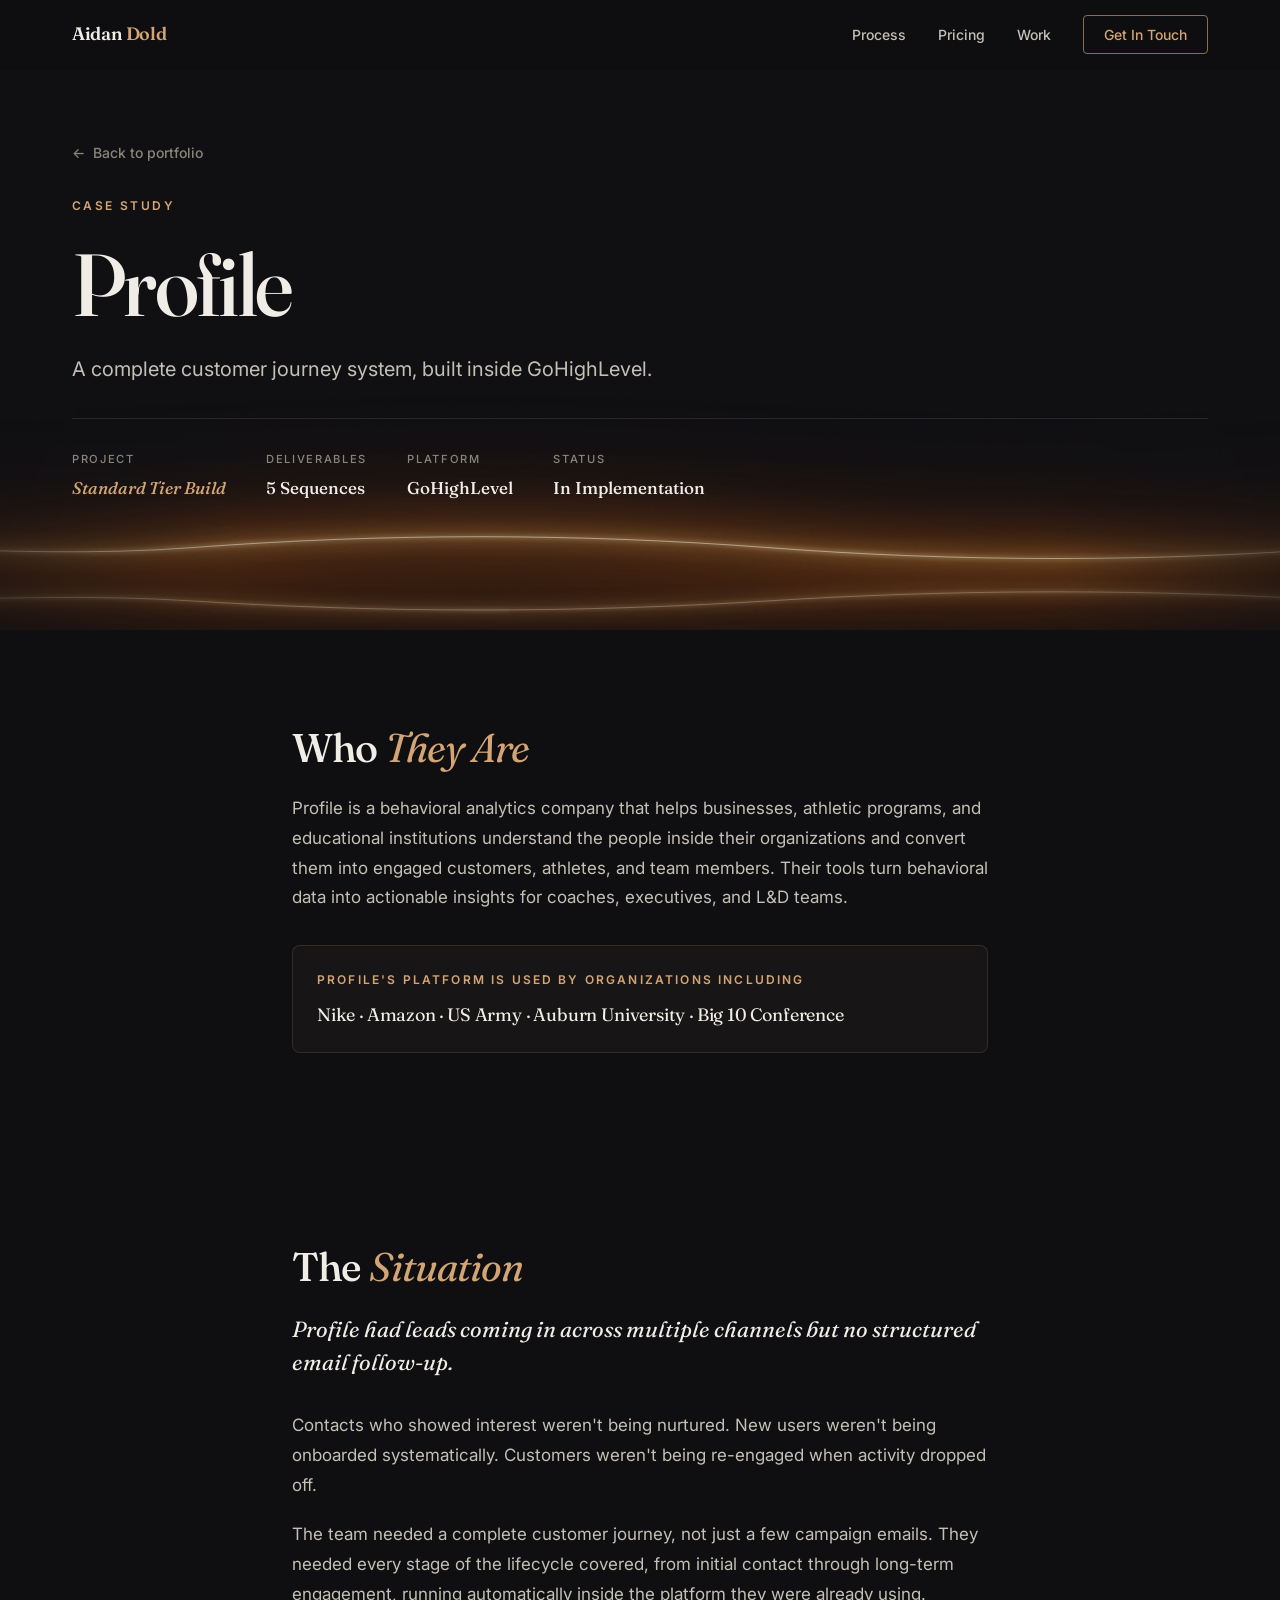
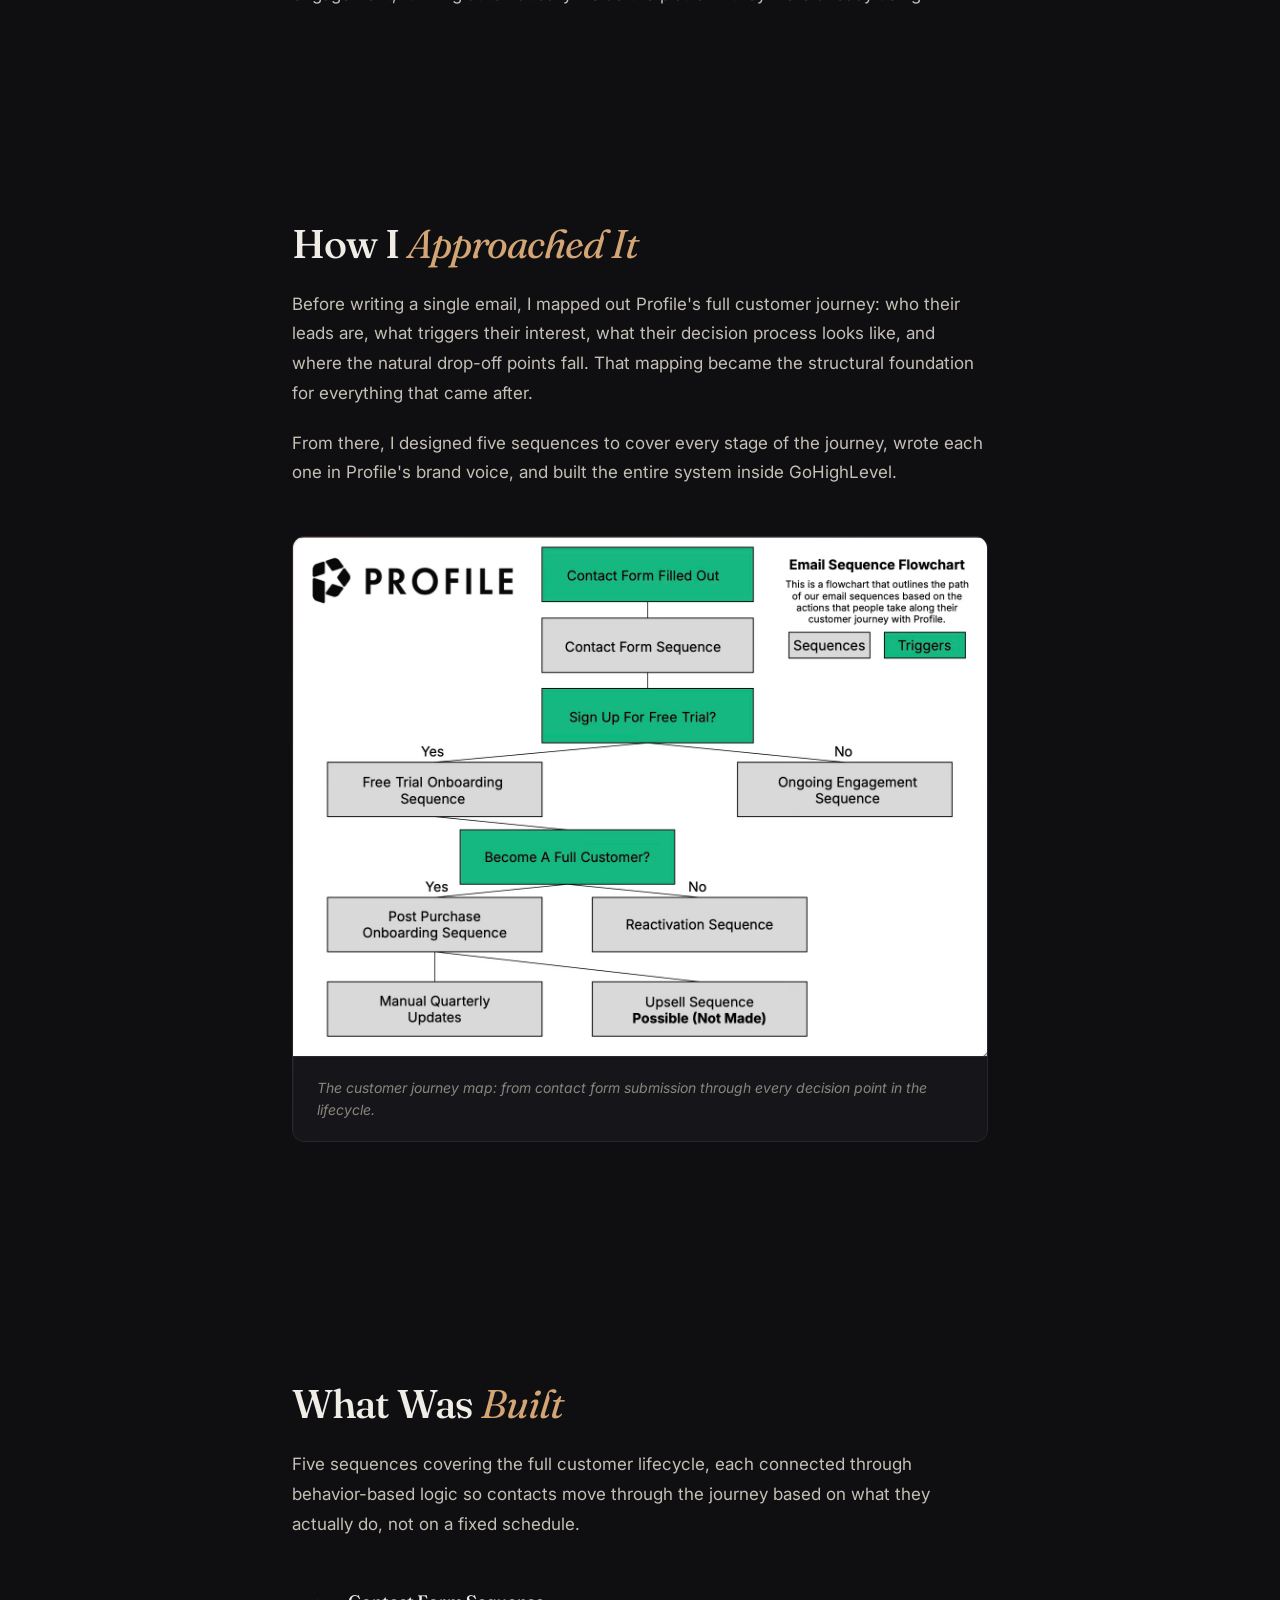
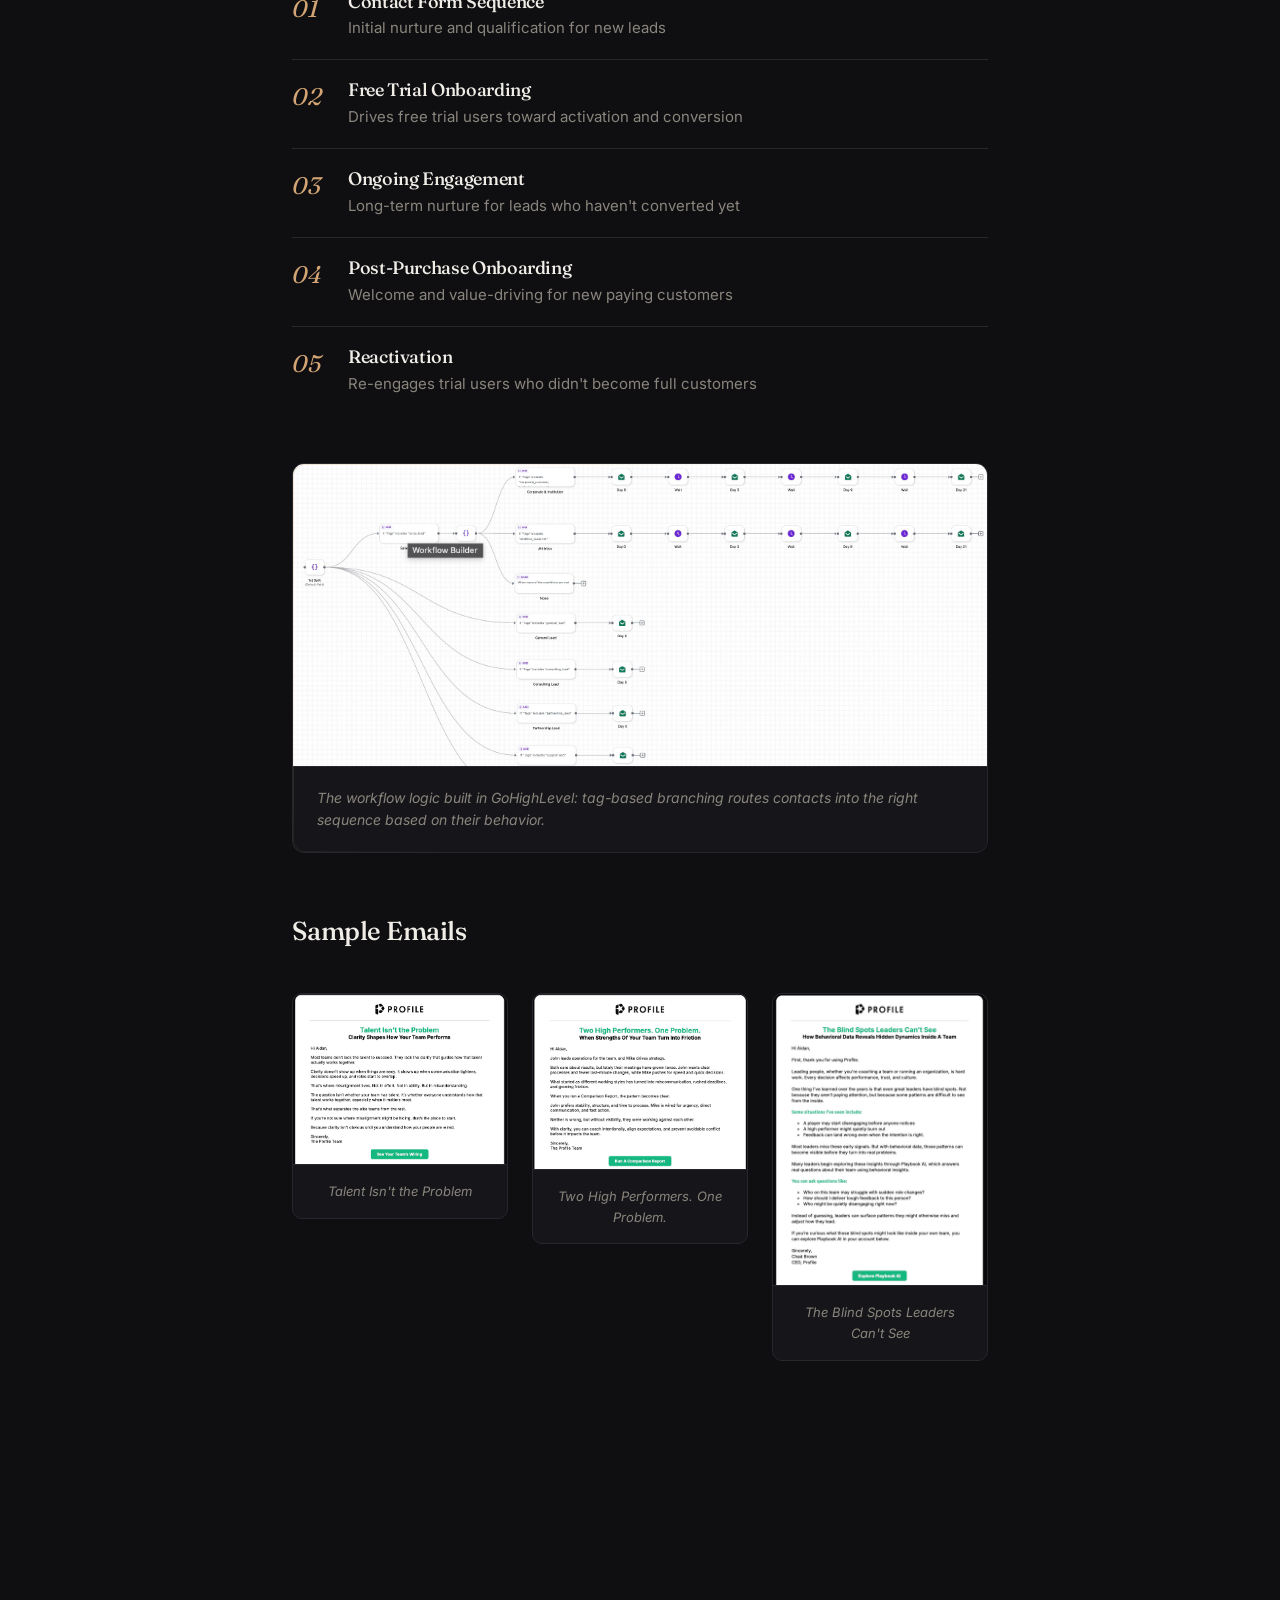
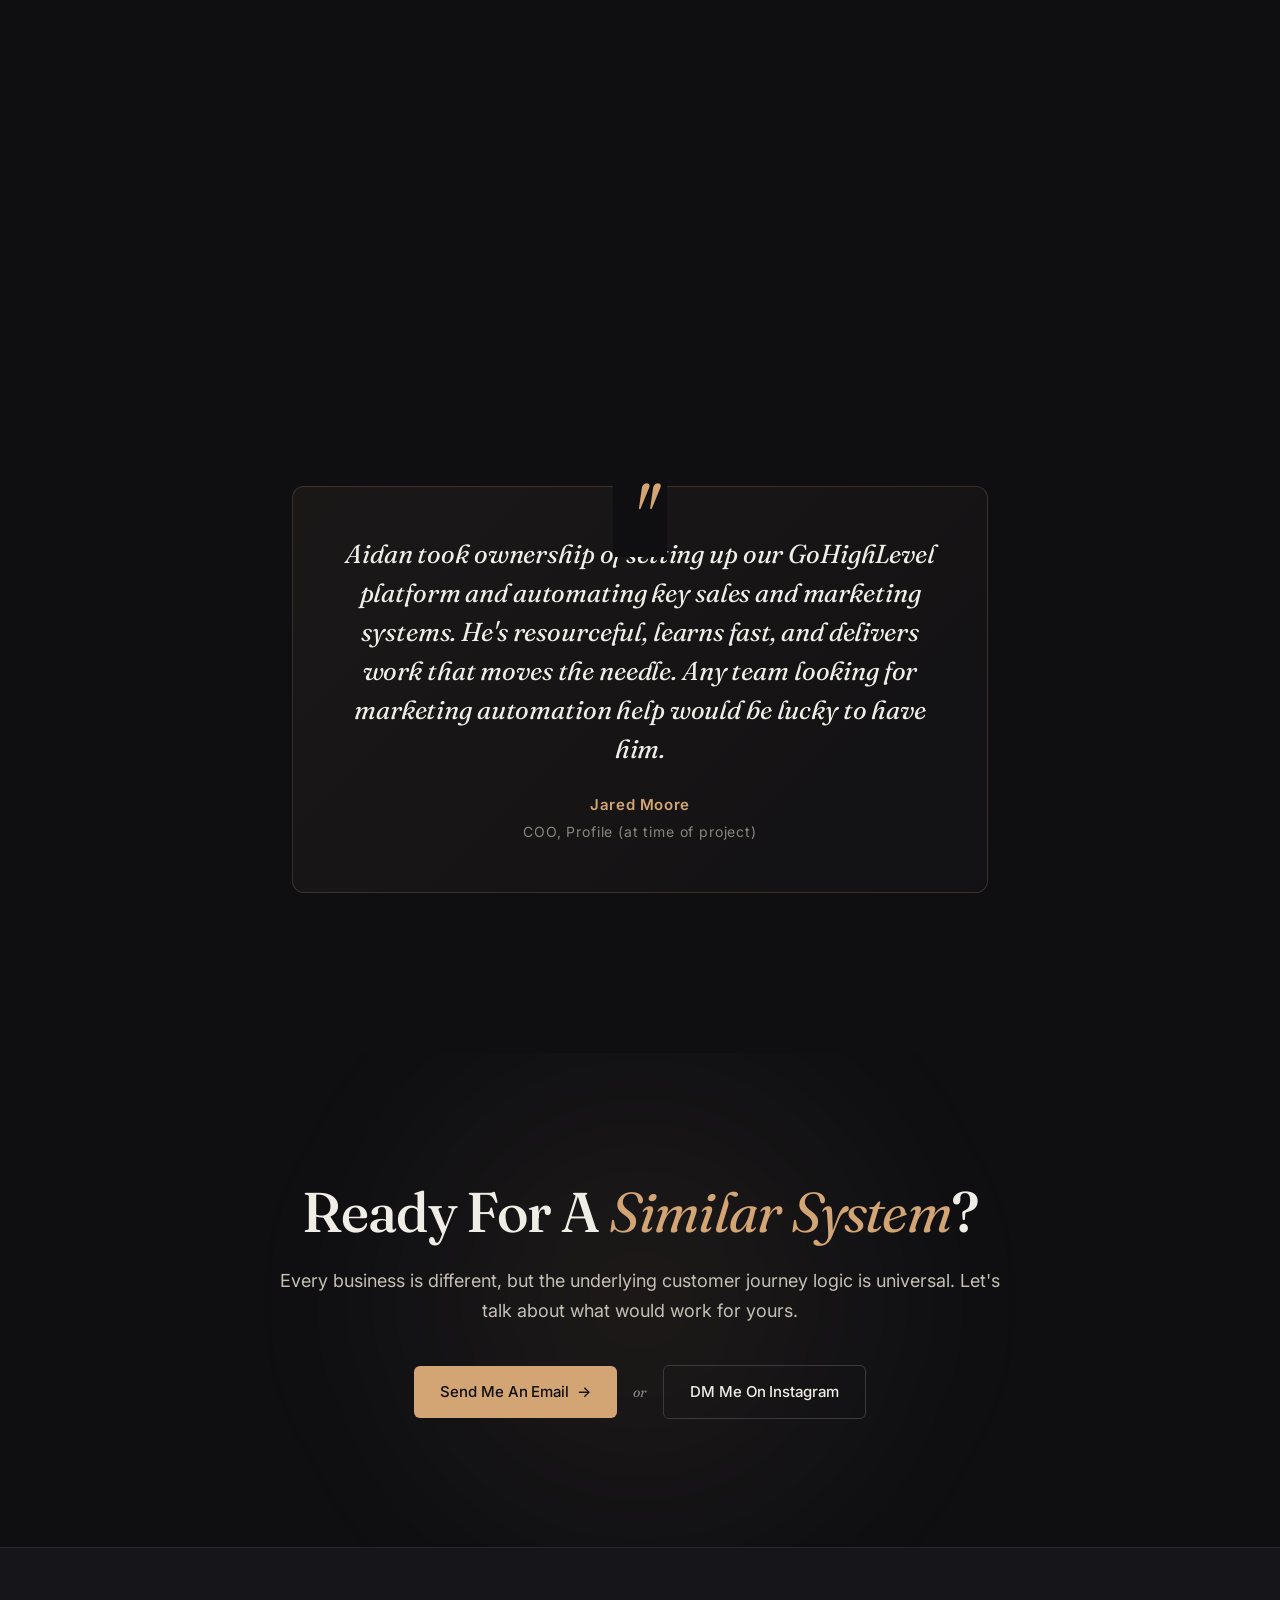
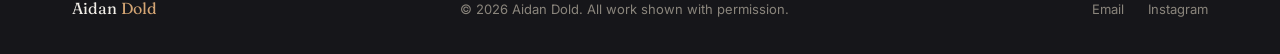
==== case-studies/profile.html @ 749f6c62 "initial site" ====
<!DOCTYPE html>
<html lang="en">
<head>
  <meta charset="UTF-8">
  <meta name="viewport" content="width=device-width, initial-scale=1.0">
  <title>Profile — Case Study — Aidan Dold</title>
  <meta name="description" content="Customer journey system built for Profile, a behavioral analytics company serving Nike, Amazon, US Army, and more.">
  <link rel="stylesheet" href="../styles.css">
  <link rel="preconnect" href="https://fonts.googleapis.com">
  <link rel="preconnect" href="https://fonts.gstatic.com" crossorigin>
</head>
<body>

  <!-- NAVIGATION -->
  <nav class="nav" id="nav">
    <div class="nav-inner">
      <a href="../index.html" class="nav-brand">Aidan <span class="accent">Dold</span></a>
      <ul class="nav-links">
        <li><a href="../index.html#process" class="nav-link">Process</a></li>
        <li><a href="../index.html#pricing" class="nav-link">Pricing</a></li>
        <li><a href="../index.html#case-study" class="nav-link">Work</a></li>
        <li><a href="../index.html#contact" class="nav-cta">Get In Touch</a></li>
      </ul>
    </div>
  </nav>

  <!-- CASE HERO -->
  <section class="case-hero">
    <div class="hero-aurora">
      <svg class="aurora-svg" viewBox="0 0 1600 1300" preserveAspectRatio="none" style="overflow:visible" xmlns="http://www.w3.org/2000/svg">
        <defs>
          <linearGradient id="moltenCoreCS" x1="0%" y1="0%" x2="100%" y2="0%">
            <stop offset="0%"  stop-color="#3a1605" stop-opacity="0"/>
            <stop offset="12%" stop-color="#ff7a14" stop-opacity="1"/>
            <stop offset="38%" stop-color="#ffd27a" stop-opacity="1"/>
            <stop offset="50%" stop-color="#fff6dc" stop-opacity="1"/>
            <stop offset="62%" stop-color="#ffd27a" stop-opacity="1"/>
            <stop offset="88%" stop-color="#ff7a14" stop-opacity="1"/>
            <stop offset="100%" stop-color="#3a1605" stop-opacity="0"/>
          </linearGradient>
          <linearGradient id="moltenHaloCS" x1="0%" y1="0%" x2="100%" y2="0%">
            <stop offset="0%"  stop-color="#3a1605" stop-opacity="0"/>
            <stop offset="18%" stop-color="#c4520a" stop-opacity="0.85"/>
            <stop offset="38%" stop-color="#ff8a28" stop-opacity="0.95"/>
            <stop offset="50%" stop-color="#ffb45a" stop-opacity="1"/>
            <stop offset="62%" stop-color="#ff8a28" stop-opacity="0.95"/>
            <stop offset="82%" stop-color="#c4520a" stop-opacity="0.85"/>
            <stop offset="100%" stop-color="#3a1605" stop-opacity="0"/>
          </linearGradient>
          <!-- Radial fade centered near the bottom of the hero so the
               ribbons softly dissolve on every side; no hard edge clip. -->
          <radialGradient id="fadeMaskCS" cx="800" cy="1180" r="950" gradientUnits="userSpaceOnUse">
            <stop offset="0%"   stop-color="white" stop-opacity="1"/>
            <stop offset="55%"  stop-color="white" stop-opacity="0.95"/>
            <stop offset="85%"  stop-color="white" stop-opacity="0.45"/>
            <stop offset="100%" stop-color="white" stop-opacity="0"/>
          </radialGradient>
          <mask id="ribbonFadeMaskCS" maskUnits="userSpaceOnUse" x="-600" y="0" width="2800" height="1700">
            <rect x="-600" y="0" width="2800" height="1700" fill="url(#fadeMaskCS)"/>
          </mask>
        </defs>

        <g mask="url(#ribbonFadeMaskCS)">

          <g class="ribbon-mid">
            <path class="layer-halo-sm"    d="M -480,1240 C -240,1265 0,1215 240,1240 S 720,1265 960,1240 S 1440,1215 1680,1240 S 2160,1265 2400,1240"/>
            <path class="layer-bloom-sm"   d="M -480,1240 C -240,1265 0,1215 240,1240 S 720,1265 960,1240 S 1440,1215 1680,1240 S 2160,1265 2400,1240"/>
            <path class="layer-glow-sm"    d="M -480,1240 C -240,1265 0,1215 240,1240 S 720,1265 960,1240 S 1440,1215 1680,1240 S 2160,1265 2400,1240"/>
            <path class="layer-core-sm"    d="M -480,1240 C -240,1265 0,1215 240,1240 S 720,1265 960,1240 S 1440,1215 1680,1240 S 2160,1265 2400,1240"/>
            <path class="layer-filament-sm" d="M -480,1240 C -240,1265 0,1215 240,1240 S 720,1265 960,1240 S 1440,1215 1680,1240 S 2160,1265 2400,1240"/>
          </g>

          <g class="ribbon-hero">
            <path class="layer-halo"       d="M -480,1130 C -240,1100 0,1160 240,1130 S 720,1100 960,1130 S 1440,1160 1680,1130 S 2160,1100 2400,1130"/>
            <path class="layer-bloom-wide" d="M -480,1130 C -240,1100 0,1160 240,1130 S 720,1100 960,1130 S 1440,1160 1680,1130 S 2160,1100 2400,1130"/>
            <path class="layer-bloom-mid"  d="M -480,1130 C -240,1100 0,1160 240,1130 S 720,1100 960,1130 S 1440,1160 1680,1130 S 2160,1100 2400,1130"/>
            <path class="layer-inner-glow" d="M -480,1130 C -240,1100 0,1160 240,1130 S 720,1100 960,1130 S 1440,1160 1680,1130 S 2160,1100 2400,1130"/>
            <path class="layer-core"       d="M -480,1130 C -240,1100 0,1160 240,1130 S 720,1100 960,1130 S 1440,1160 1680,1130 S 2160,1100 2400,1130"/>
            <path class="layer-filament"   d="M -480,1130 C -240,1100 0,1160 240,1130 S 720,1100 960,1130 S 1440,1160 1680,1130 S 2160,1100 2400,1130"/>
          </g>

        </g>
      </svg>
    </div>
    <div class="hero-noise"></div>
    <div class="container">
      <a href="../index.html" class="case-back-link reveal"><span class="case-back-arrow">←</span> Back to portfolio</a>
      <div class="case-hero-eyebrow reveal reveal-delay-1">Case Study</div>
      <h1 class="reveal reveal-delay-2">Profile</h1>
      <p class="case-hero-subtitle reveal reveal-delay-3">A complete customer journey system, built inside GoHighLevel.</p>
      <div class="case-hero-meta reveal reveal-delay-4">
        <div class="case-meta-item">
          <div class="case-meta-label">Project</div>
          <div class="case-meta-value accent">Standard Tier Build</div>
        </div>
        <div class="case-meta-item">
          <div class="case-meta-label">Deliverables</div>
          <div class="case-meta-value">5 Sequences</div>
        </div>
        <div class="case-meta-item">
          <div class="case-meta-label">Platform</div>
          <div class="case-meta-value">GoHighLevel</div>
        </div>
        <div class="case-meta-item">
          <div class="case-meta-label">Status</div>
          <div class="case-meta-value">In Implementation</div>
        </div>
      </div>
    </div>
  </section>

  <!-- WHO THEY ARE -->
  <section class="case-section">
    <div class="ambient-glow top-right"></div>
    <div class="container-narrow">
      <div class="reveal">
        <h2>Who <span class="italic-accent">They Are</span></h2>
        <p>Profile is a behavioral analytics company that helps businesses, athletic programs, and educational institutions understand the people inside their organizations and convert them into engaged customers, athletes, and team members. Their tools turn behavioral data into actionable insights for coaches, executives, and L&amp;D teams.</p>

        <div class="case-client-list">
          <div class="case-client-list-label">Profile's platform is used by organizations including</div>
          <div class="case-client-list-names">Nike · Amazon · US Army · Auburn University · Big 10 Conference</div>
        </div>
      </div>
    </div>
  </section>

  <!-- THE SITUATION -->
  <section class="case-section">
    <div class="ambient-glow bottom-left"></div>
    <div class="container-narrow">
      <div class="reveal">
        <h2>The <span class="italic-accent">Situation</span></h2>
        <p class="lead">Profile had leads coming in across multiple channels but no structured email follow-up.</p>
        <p>Contacts who showed interest weren't being nurtured. New users weren't being onboarded systematically. Customers weren't being re-engaged when activity dropped off.</p>
        <p>The team needed a complete customer journey, not just a few campaign emails. They needed every stage of the lifecycle covered, from initial contact through long-term engagement, running automatically inside the platform they were already using.</p>
      </div>
    </div>
  </section>

  <!-- HOW I APPROACHED IT -->
  <section class="case-section">
    <div class="ambient-glow top-left"></div>
    <div class="container-narrow">
      <div class="reveal">
        <h2>How I <span class="italic-accent">Approached It</span></h2>
        <p>Before writing a single email, I mapped out Profile's full customer journey: who their leads are, what triggers their interest, what their decision process looks like, and where the natural drop-off points fall. That mapping became the structural foundation for everything that came after.</p>
        <p>From there, I designed five sequences to cover every stage of the journey, wrote each one in Profile's brand voice, and built the entire system inside GoHighLevel.</p>
      </div>

      <div class="case-image-feature reveal">
        <img src="../images/journey-flowchart.jpg" alt="Profile customer journey flowchart">
        <div class="case-image-caption">The customer journey map: from contact form submission through every decision point in the lifecycle.</div>
      </div>
    </div>
  </section>

  <!-- WHAT WAS BUILT -->
  <section class="case-section">
    <div class="ambient-glow bottom-right"></div>
    <div class="container-narrow">
      <div class="reveal">
        <h2>What Was <span class="italic-accent">Built</span></h2>
        <p>Five sequences covering the full customer lifecycle, each connected through behavior-based logic so contacts move through the journey based on what they actually do, not on a fixed schedule.</p>

        <ul class="case-sequences-list">
          <li class="case-sequence-item">
            <div class="case-sequence-number">01</div>
            <div class="case-sequence-content">
              <h4>Contact Form Sequence</h4>
              <p>Initial nurture and qualification for new leads</p>
            </div>
          </li>
          <li class="case-sequence-item">
            <div class="case-sequence-number">02</div>
            <div class="case-sequence-content">
              <h4>Free Trial Onboarding</h4>
              <p>Drives free trial users toward activation and conversion</p>
            </div>
          </li>
          <li class="case-sequence-item">
            <div class="case-sequence-number">03</div>
            <div class="case-sequence-content">
              <h4>Ongoing Engagement</h4>
              <p>Long-term nurture for leads who haven't converted yet</p>
            </div>
          </li>
          <li class="case-sequence-item">
            <div class="case-sequence-number">04</div>
            <div class="case-sequence-content">
              <h4>Post-Purchase Onboarding</h4>
              <p>Welcome and value-driving for new paying customers</p>
            </div>
          </li>
          <li class="case-sequence-item">
            <div class="case-sequence-number">05</div>
            <div class="case-sequence-content">
              <h4>Reactivation</h4>
              <p>Re-engages trial users who didn't become full customers</p>
            </div>
          </li>
        </ul>
      </div>

      <div class="case-image-feature reveal">
        <img src="../images/workflow-builder.jpg" alt="GoHighLevel workflow builder showing the automation paths">
        <div class="case-image-caption">The workflow logic built in GoHighLevel: tag-based branching routes contacts into the right sequence based on their behavior.</div>
      </div>

      <h3 class="reveal" style="font-family: var(--font-display); font-size: 1.625rem; font-weight: 500; margin-top: 4rem; margin-bottom: 1.5rem; letter-spacing: -0.02em;">Sample Emails</h3>

      <div class="case-emails-grid reveal">
        <div class="case-email-card">
          <img src="../images/email-talent.jpg" alt="Talent Isn't the Problem email">
          <div class="case-email-caption">Talent Isn't the Problem</div>
        </div>
        <div class="case-email-card">
          <img src="../images/email-performers.jpg" alt="Two High Performers email">
          <div class="case-email-caption">Two High Performers. One Problem.</div>
        </div>
        <div class="case-email-card">
          <img src="../images/email-blindspots.jpg" alt="Blind Spots Leaders Can't See email">
          <div class="case-email-caption">The Blind Spots Leaders Can't See</div>
        </div>
      </div>
    </div>
  </section>

  <!-- STATUS -->
  <section class="case-section">
    <div class="container-narrow">
      <div class="reveal">
        <h2><span class="italic-accent">Status</span></h2>
        <div class="case-status">
          <p>The system is currently in active implementation. Profile is running each sequence, gathering performance data, and the framework is operating end to end. As real conversion data comes in over the coming months, the system will be optimized based on what's actually working.</p>
        </div>
      </div>
    </div>
  </section>

  <!-- TESTIMONIAL -->
  <section class="case-section">
    <div class="container-narrow">
      <div class="case-testimonial reveal">
        <blockquote>Aidan took ownership of setting up our GoHighLevel platform and automating key sales and marketing systems. He's resourceful, learns fast, and delivers work that moves the needle. Any team looking for marketing automation help would be lucky to have him.</blockquote>
        <cite>
          <strong>Jared Moore</strong>
          COO, Profile (at time of project)
        </cite>
      </div>
    </div>
  </section>

  <!-- CTA -->
  <section class="cta-section">
    <div class="container">
      <div class="cta-content reveal">
        <h2>Ready For A <span class="italic-accent" style="font-style: italic; font-weight: 400; color: var(--gold);">Similar System</span>?</h2>
        <p>Every business is different, but the underlying customer journey logic is universal. Let's talk about what would work for yours.</p>
        <div class="cta-buttons">
          <a href="mailto:aidan.j.dold@gmail.com" class="btn btn-primary"><span>Send Me An Email</span> <span class="btn-arrow">→</span></a>
          <span class="cta-or">or</span>
          <a href="#" class="btn btn-secondary">DM Me On Instagram</a>
        </div>
      </div>
    </div>
  </section>

  <!-- FOOTER -->
  <footer>
    <div class="container">
      <div class="footer-inner">
        <div class="footer-brand">Aidan <span class="accent">Dold</span></div>
        <div class="footer-meta">&copy; 2026 Aidan Dold. All work shown with permission.</div>
        <ul class="footer-links">
          <li><a href="mailto:aidan.j.dold@gmail.com" class="footer-link">Email</a></li>
          <li><a href="#" class="footer-link">Instagram</a></li>
        </ul>
      </div>
    </div>
  </footer>

  <script src="../script.js"></script>
</body>
</html>
---- styles.css ----
/* ============================================================
   AIDAN DOLD - PORTFOLIO STYLESHEET
   Charcoal + Amber palette, Fraunces + Inter typography
   ============================================================ */

@import url('https://fonts.googleapis.com/css2?family=Fraunces:ital,opsz,wght@0,9..144,400;0,9..144,500;0,9..144,600;0,9..144,700;1,9..144,400&family=Inter:wght@400;500;600;700&display=swap');

:root {
  /* Color palette */
  --bg-base: #0F0F12;
  --bg-elevated: #16161A;
  --bg-card: #1A1A1F;
  --bg-card-hover: #1F1F25;
  --border: #27272D;
  --border-bright: #3A3A42;

  /* Accent */
  --gold: #D4A574;
  --gold-bright: #E5B883;
  --gold-glow: #F5C895;
  --gold-muted: #8A6F4E;

  /* Text */
  --text-primary: #F0EDE7;
  --text-secondary: #C5C0B5;
  --text-muted: #8A857C;
  --text-faint: #5C5852;

  /* Spacing scale */
  --space-1: 0.5rem;
  --space-2: 1rem;
  --space-3: 1.5rem;
  --space-4: 2rem;
  --space-5: 3rem;
  --space-6: 4rem;
  --space-7: 6rem;
  --space-8: 8rem;

  /* Typography */
  --font-display: 'Fraunces', Georgia, serif;
  --font-body: 'Inter', -apple-system, sans-serif;

  /* Transitions */
  --ease-out: cubic-bezier(0.16, 1, 0.3, 1);
  --ease-in-out: cubic-bezier(0.4, 0, 0.2, 1);
}

/* ============================================================
   RESET & BASE
   ============================================================ */

*, *::before, *::after {
  box-sizing: border-box;
  margin: 0;
  padding: 0;
}

html {
  scroll-behavior: smooth;
  -webkit-font-smoothing: antialiased;
  -moz-osx-font-smoothing: grayscale;
}

body {
  font-family: var(--font-body);
  background: var(--bg-base);
  color: var(--text-primary);
  line-height: 1.6;
  overflow-x: hidden;
  font-size: 16px;
}

a {
  color: inherit;
  text-decoration: none;
}

img {
  max-width: 100%;
  display: block;
}

button {
  font-family: inherit;
  cursor: pointer;
  border: none;
  background: none;
  color: inherit;
}

/* ============================================================
   TYPOGRAPHY
   ============================================================ */

h1, h2, h3, h4 {
  font-family: var(--font-display);
  font-weight: 500;
  line-height: 1.1;
  letter-spacing: -0.02em;
  color: var(--text-primary);
}

.eyebrow {
  font-family: var(--font-body);
  font-size: 0.75rem;
  font-weight: 600;
  letter-spacing: 0.18em;
  text-transform: uppercase;
  color: var(--gold);
}

p {
  font-family: var(--font-body);
  color: var(--text-secondary);
  font-size: 1.0625rem;
  line-height: 1.7;
}

.lead {
  font-size: 1.25rem;
  line-height: 1.6;
  color: var(--text-primary);
  font-weight: 400;
}

/* ============================================================
   LAYOUT CONTAINERS
   ============================================================ */

.container {
  width: 100%;
  max-width: 1200px;
  margin: 0 auto;
  padding: 0 var(--space-4);
}

.container-narrow {
  max-width: 760px;
  margin: 0 auto;
  padding: 0 var(--space-4);
}

section {
  padding: var(--space-8) 0;
  position: relative;
}

@media (max-width: 768px) {
  section {
    padding: var(--space-6) 0;
  }
}

/* ============================================================
   AMBIENT GLOW SYSTEM
   Subtle pulsing gold orbs in section corners (separate from ribbons)
   ============================================================ */

.ambient-glow {
  position: absolute;
  width: 550px;
  height: 550px;
  border-radius: 50%;
  background: radial-gradient(circle, var(--gold) 0%, transparent 70%);
  filter: blur(80px);
  opacity: 0;
  pointer-events: none;
  z-index: 0;
  animation: ambient-pulse 14s ease-in-out infinite;
}

.ambient-glow.top-left {
  top: -180px;
  left: -200px;
}

.ambient-glow.bottom-right {
  bottom: -180px;
  right: -200px;
  animation-delay: -7s;
}

.ambient-glow.top-right {
  top: -180px;
  right: -200px;
  animation-delay: -4s;
}

.ambient-glow.bottom-left {
  bottom: -180px;
  left: -200px;
  animation-delay: -10s;
}

@keyframes ambient-pulse {
  0%, 100% {
    opacity: 0.06;
    transform: scale(0.9);
  }
  50% {
    opacity: 0.22;
    transform: scale(1.1);
  }
}

/* Content above ambient glows */
section > .container,
section > .container-narrow {
  position: relative;
  z-index: 1;
}

/* ============================================================
   NAVIGATION
   ============================================================ */

.nav {
  position: fixed;
  top: 0;
  left: 0;
  right: 0;
  z-index: 100;
  padding: 1.25rem 0;
  background: rgba(15, 15, 18, 0.7);
  backdrop-filter: blur(20px);
  -webkit-backdrop-filter: blur(20px);
  border-bottom: 1px solid transparent;
  transition: border-color 0.3s ease, background 0.3s ease;
}

.nav.scrolled {
  border-bottom-color: var(--border);
  background: rgba(15, 15, 18, 0.9);
}

.nav-inner {
  display: flex;
  align-items: center;
  justify-content: space-between;
  max-width: 1200px;
  margin: 0 auto;
  padding: 0 var(--space-4);
}

.nav-brand {
  font-family: var(--font-display);
  font-size: 1.125rem;
  font-weight: 600;
  letter-spacing: -0.02em;
  color: var(--text-primary);
}

.nav-brand .accent {
  color: var(--gold);
}

.nav-links {
  display: flex;
  align-items: center;
  gap: var(--space-4);
  list-style: none;
}

.nav-link {
  font-size: 0.875rem;
  color: var(--text-secondary);
  font-weight: 500;
  position: relative;
  padding: 0.5rem 0;
  transition: color 0.2s ease;
}

.nav-link::after {
  content: '';
  position: absolute;
  bottom: 0;
  left: 0;
  width: 0;
  height: 1px;
  background: var(--gold);
  transition: width 0.3s var(--ease-out);
}

.nav-link:hover {
  color: var(--text-primary);
}

.nav-link:hover::after {
  width: 100%;
}

.nav-cta {
  font-size: 0.875rem;
  font-weight: 500;
  padding: 0.625rem 1.25rem;
  background: transparent;
  color: var(--gold);
  border: 1px solid var(--gold-muted);
  border-radius: 4px;
  transition: all 0.25s var(--ease-out);
}

.nav-cta:hover {
  background: var(--gold);
  color: var(--bg-base);
  border-color: var(--gold);
}

@media (max-width: 768px) {
  .nav-links {
    gap: var(--space-2);
  }
  .nav-link:not(.nav-cta) {
    display: none;
  }
}

/* ============================================================
   HERO SECTION
   ============================================================ */

.hero {
  min-height: 92vh;
  display: flex;
  align-items: center;
  position: relative;
  overflow: hidden;
  padding-top: 80px;
  padding-bottom: 0;
}

/* Text-protection scrim: darkens the upper-left region behind the headline
   so ribbon glow can't wash out the gold text */
.hero-content::before {
  content: '';
  position: absolute;
  inset: -8% -10% -12% -10%;
  background:
    radial-gradient(ellipse 70% 90% at 30% 45%, rgba(15, 15, 18, 0.85) 0%, rgba(15, 15, 18, 0.55) 35%, rgba(15, 15, 18, 0) 70%);
  filter: blur(20px);
  pointer-events: none;
  z-index: -1;
}

/* ============================================================
   HERO AURORA - Molten gold ribbons with bloom + sparkles
   ============================================================ */
.hero-aurora {
  position: absolute;
  inset: 0;
  overflow: hidden;
  pointer-events: none;
  z-index: 0;
}

.aurora-svg {
  position: absolute;
  top: 0;
  left: 0;
  width: 100%;
  height: 100%;
  overflow: visible;
}

/* Blend the warm layers additively so the stack reads as ONE luminous body
   instead of distinct bands. Screen mode merges overlapping warm tones. */
.ribbon-hero, .ribbon-mid { mix-blend-mode: screen; }

/* Thinner strokes + heavier blur so the stack merges into one soft
   luminous filament instead of reading as distinct bands. */
.layer-halo       { fill: none; stroke: #8a3306; stroke-width: 60;  filter: blur(120px); opacity: 0.55; stroke-linecap: round; }
.layer-bloom-wide { fill: none; stroke: #d65f12; stroke-width: 36;  filter: blur(80px);  opacity: 0.6;  stroke-linecap: round; }
.layer-bloom-mid  { fill: none; stroke: #ff9438; stroke-width: 18;  filter: blur(45px);  opacity: 0.65; stroke-linecap: round; }
.layer-inner-glow { fill: none; stroke: #ffc266; stroke-width: 7;   filter: blur(18px);  opacity: 0.8;  stroke-linecap: round; }
.layer-core       { fill: none; stroke: #ffe9b8; stroke-width: 2.2; filter: blur(5px);   opacity: 0.95; stroke-linecap: round; }
.layer-filament   { fill: none; stroke: #fffbe8; stroke-width: 0.8; filter: blur(1px);   opacity: 0.95; stroke-linecap: round; }

.layer-halo-sm    { fill: none; stroke: #8a3306; stroke-width: 45;  filter: blur(95px);  opacity: 0.4;  stroke-linecap: round; }
.layer-bloom-sm   { fill: none; stroke: #d65f12; stroke-width: 26;  filter: blur(60px);  opacity: 0.45; stroke-linecap: round; }
.layer-glow-sm    { fill: none; stroke: #ffc266; stroke-width: 6;   filter: blur(15px);  opacity: 0.6;  stroke-linecap: round; }
.layer-core-sm    { fill: none; stroke: #ffe9b8; stroke-width: 1.6; filter: blur(4px);   opacity: 0.78; stroke-linecap: round; }
.layer-filament-sm{ fill: none; stroke: #fff6e0; stroke-width: 0.6; filter: blur(0.8px); opacity: 0.7;  stroke-linecap: round; }

/* Ribbons sit still — eliminates the GPU sub-pixel jitter that produced the
   spastic flicker during translation. */

/* Subtle noise overlay for texture */
.hero-noise {
  position: absolute;
  inset: 0;
  background-image: url("data:image/svg+xml,%3Csvg viewBox='0 0 200 200' xmlns='http://www.w3.org/2000/svg'%3E%3Cfilter id='noiseFilter'%3E%3CfeTurbulence type='fractalNoise' baseFrequency='0.85' numOctaves='3' stitchTiles='stitch'/%3E%3C/filter%3E%3Crect width='100%25' height='100%25' filter='url(%23noiseFilter)' opacity='0.4'/%3E%3C/svg%3E");
  opacity: 0.025;
  pointer-events: none;
  z-index: 1;
}

.hero-content {
  position: relative;
  z-index: 2;
  max-width: 920px;
}

.hero-eyebrow {
  margin-bottom: 1.5rem;
  display: inline-block;
  padding: 0.4rem 0.9rem;
  background: rgba(212, 165, 116, 0.08);
  border: 1px solid rgba(212, 165, 116, 0.2);
  border-radius: 100px;
  font-size: 0.7rem;
}

.hero-title {
  font-size: clamp(2.5rem, 7vw, 5.25rem);
  font-weight: 500;
  line-height: 1.05;
  margin-bottom: 1.75rem;
  letter-spacing: -0.025em;
}

.hero-title .italic-accent {
  font-style: italic;
  font-weight: 400;
  color: var(--gold);
}

.hero-subtitle {
  font-size: clamp(1.0625rem, 1.5vw, 1.25rem);
  color: var(--text-secondary);
  line-height: 1.6;
  margin-bottom: 2.5rem;
  max-width: 640px;
}

.hero-ctas {
  display: flex;
  gap: 1rem;
  align-items: center;
  flex-wrap: wrap;
}

/* ============================================================
   BUTTONS
   ============================================================ */

.btn {
  display: inline-flex;
  align-items: center;
  gap: 0.5rem;
  font-family: var(--font-body);
  font-size: 0.9375rem;
  font-weight: 500;
  padding: 0.875rem 1.625rem;
  border-radius: 6px;
  transition: all 0.25s var(--ease-out);
  cursor: pointer;
  letter-spacing: -0.005em;
}

.btn-primary {
  background: var(--gold);
  color: var(--bg-base);
  position: relative;
  overflow: hidden;
}

.btn-primary::before {
  content: '';
  position: absolute;
  inset: 0;
  background: linear-gradient(135deg, var(--gold-bright), var(--gold));
  opacity: 0;
  transition: opacity 0.3s ease;
}

.btn-primary span {
  position: relative;
  z-index: 1;
}

.btn-primary:hover {
  transform: translateY(-2px);
  box-shadow: 0 8px 24px rgba(212, 165, 116, 0.25);
}

.btn-primary:hover::before {
  opacity: 1;
}

.btn-secondary {
  background: transparent;
  color: var(--text-primary);
  border: 1px solid var(--border-bright);
}

.btn-secondary:hover {
  border-color: var(--gold);
  color: var(--gold);
  transform: translateY(-2px);
}

.btn-arrow {
  display: inline-block;
  transition: transform 0.25s var(--ease-out);
}

.btn:hover .btn-arrow {
  transform: translateX(4px);
}

/* ============================================================
   SECTION HEADERS
   ============================================================ */

.section-header {
  margin-bottom: var(--space-6);
  max-width: 720px;
}

.section-eyebrow {
  display: inline-block;
  margin-bottom: 1.25rem;
}

.section-title {
  font-size: clamp(2rem, 4.5vw, 3.25rem);
  font-weight: 500;
  line-height: 1.1;
  margin-bottom: 1.25rem;
  letter-spacing: -0.025em;
}

.section-title .italic-accent {
  font-style: italic;
  font-weight: 400;
  color: var(--gold);
}

.section-subtitle {
  font-size: 1.125rem;
  color: var(--text-secondary);
  line-height: 1.65;
}

/* ============================================================
   PROBLEM SECTION
   ============================================================ */

.problem {
  position: relative;
}

.problem-content p {
  font-size: 1.125rem;
  margin-bottom: 1.5rem;
  color: var(--text-secondary);
}

.problem-callout {
  margin-top: var(--space-4);
  padding: 1.75rem 2rem;
  background: linear-gradient(135deg, rgba(212, 165, 116, 0.08), rgba(212, 165, 116, 0.03));
  border-left: 3px solid var(--gold);
  border-radius: 4px;
  position: relative;
}

.problem-callout p {
  margin: 0;
  font-size: 1.0625rem;
  color: var(--text-primary);
  font-weight: 400;
  line-height: 1.65;
}

.problem-callout::before {
  content: '';
  position: absolute;
  top: 0;
  left: 0;
  width: 3px;
  height: 100%;
  background: linear-gradient(180deg, var(--gold) 0%, transparent 100%);
}

/* ============================================================
   PROCESS SECTION
   ============================================================ */

.process-grid {
  display: grid;
  grid-template-columns: repeat(2, 1fr);
  gap: 1.5rem;
  margin-bottom: var(--space-5);
}

@media (max-width: 768px) {
  .process-grid {
    grid-template-columns: 1fr;
  }
}

.process-card {
  background: var(--bg-card);
  border: 1px solid var(--border);
  border-radius: 8px;
  padding: 2rem;
  transition: all 0.3s var(--ease-out);
  position: relative;
  overflow: hidden;
}

.process-card::before {
  content: '';
  position: absolute;
  top: 0;
  left: 0;
  width: 100%;
  height: 1px;
  background: linear-gradient(90deg, transparent, var(--gold), transparent);
  opacity: 0;
  transition: opacity 0.3s ease;
}

.process-card:hover {
  border-color: var(--border-bright);
  transform: translateY(-2px);
  background: var(--bg-card-hover);
}

.process-card:hover::before {
  opacity: 0.6;
}

.process-number {
  font-family: var(--font-display);
  font-size: 3rem;
  font-weight: 400;
  font-style: italic;
  color: var(--gold);
  line-height: 1;
  margin-bottom: 1rem;
  display: block;
}

.process-card h3 {
  font-size: 1.375rem;
  font-weight: 500;
  margin-bottom: 0.75rem;
}

.process-card p {
  font-size: 1rem;
  line-height: 1.65;
  color: var(--text-secondary);
}

.process-deliverable {
  margin-top: var(--space-4);
  padding: 1.5rem 1.75rem;
  background: rgba(212, 165, 116, 0.05);
  border: 1px solid rgba(212, 165, 116, 0.15);
  border-radius: 6px;
}

.process-deliverable strong {
  color: var(--gold);
  font-weight: 600;
}

.process-deliverable p {
  color: var(--text-primary);
  margin: 0;
  font-size: 1rem;
}

/* ============================================================
   PULL-QUOTE CALLOUT
   ============================================================ */

.pull-quote {
  padding: var(--space-7) 0;
  text-align: center;
  position: relative;
}

.pull-quote-accent {
  width: 60px;
  height: 1px;
  background: linear-gradient(90deg, transparent, var(--gold), transparent);
  margin: 0 auto var(--space-4);
  position: relative;
}

.pull-quote-accent::before,
.pull-quote-accent::after {
  content: '';
  position: absolute;
  top: 50%;
  width: 4px;
  height: 4px;
  background: var(--gold);
  border-radius: 50%;
  transform: translateY(-50%);
}

.pull-quote-accent::before { left: -8px; }
.pull-quote-accent::after { right: -8px; }

.pull-quote-text {
  font-family: var(--font-display);
  font-size: clamp(1.5rem, 3.5vw, 2.25rem);
  font-style: italic;
  font-weight: 400;
  line-height: 1.4;
  color: var(--text-primary);
  max-width: 900px;
  margin: 0 auto var(--space-3);
  letter-spacing: -0.015em;
}

.pull-quote-attribution {
  font-size: 0.875rem;
  letter-spacing: 0.08em;
  color: var(--text-muted);
  text-transform: uppercase;
}

.pull-quote-attribution strong {
  color: var(--gold);
  font-weight: 600;
}

/* ============================================================
   PRICING SECTION
   ============================================================ */

.pricing-grid {
  display: grid;
  grid-template-columns: repeat(4, 1fr);
  gap: 1.25rem;
  margin-top: var(--space-5);
}

@media (max-width: 1024px) {
  .pricing-grid {
    grid-template-columns: repeat(2, 1fr);
    gap: 1.5rem;
  }
}

@media (max-width: 600px) {
  .pricing-grid {
    grid-template-columns: 1fr;
  }
}

.tier {
  background: var(--bg-card);
  border: 1px solid var(--border);
  border-radius: 10px;
  padding: 2rem 1.75rem;
  display: flex;
  flex-direction: column;
  position: relative;
  transition: all 0.3s var(--ease-out);
}

.tier:hover {
  border-color: var(--border-bright);
  transform: translateY(-4px);
}

.tier.featured {
  border-color: rgba(212, 165, 116, 0.4);
  background: linear-gradient(180deg, var(--bg-card-hover), var(--bg-card));
}

.tier.featured:hover {
  border-color: var(--gold);
}

.tier-badge {
  position: absolute;
  top: -10px;
  left: 50%;
  transform: translateX(-50%);
  font-size: 0.7rem;
  font-weight: 600;
  letter-spacing: 0.08em;
  text-transform: uppercase;
  padding: 0.35rem 0.85rem;
  background: var(--gold);
  color: var(--bg-base);
  border-radius: 100px;
  white-space: nowrap;
}

.tier-name {
  font-family: var(--font-body);
  font-size: 0.7rem;
  font-weight: 600;
  letter-spacing: 0.18em;
  text-transform: uppercase;
  color: var(--text-muted);
  text-align: center;
  margin-bottom: 1.25rem;
}

.tier.featured .tier-name {
  color: var(--gold);
}

.tier-price {
  font-family: var(--font-display);
  font-size: 2.5rem;
  font-weight: 500;
  text-align: center;
  margin-bottom: 0.5rem;
  letter-spacing: -0.03em;
  color: var(--text-primary);
}

.tier-price-quoted {
  font-family: var(--font-display);
  font-size: 1.625rem;
  font-weight: 400;
  font-style: italic;
  color: var(--gold);
}

.tier-tagline {
  font-family: var(--font-display);
  font-size: 1rem;
  font-style: italic;
  text-align: center;
  color: var(--text-secondary);
  margin-bottom: 1.75rem;
  min-height: 1.5em;
}

.tier-features {
  list-style: none;
  display: flex;
  flex-direction: column;
  gap: 0.65rem;
  flex-grow: 1;
}

.tier-features li {
  font-size: 0.9rem;
  color: var(--text-secondary);
  display: flex;
  align-items: flex-start;
  gap: 0.6rem;
  line-height: 1.5;
}

.tier-features li::before {
  content: '';
  display: inline-block;
  width: 14px;
  height: 14px;
  margin-top: 4px;
  flex-shrink: 0;
  background-image: url("data:image/svg+xml,%3Csvg viewBox='0 0 14 14' xmlns='http://www.w3.org/2000/svg'%3E%3Cpath d='M11.5 3.5L5 10L2.5 7.5' stroke='%23D4A574' stroke-width='1.5' stroke-linecap='round' stroke-linejoin='round' fill='none'/%3E%3C/svg%3E");
  background-size: contain;
  background-repeat: no-repeat;
}

.tier-divider {
  height: 1px;
  background: var(--border);
  margin: 1.5rem 0;
}

.tier-section-label {
  font-family: var(--font-display);
  font-size: 1.0625rem;
  font-weight: 500;
  margin-bottom: 0.5rem;
  color: var(--text-primary);
}

.tier-section-desc {
  font-size: 0.875rem;
  color: var(--text-muted);
  line-height: 1.5;
  margin-bottom: 0.5rem;
}

.tier-section-price {
  font-family: var(--font-display);
  font-size: 0.95rem;
  font-style: italic;
  color: var(--gold);
  margin-bottom: 1rem;
}

.tier-footnote {
  font-size: 0.85rem;
  color: var(--text-muted);
  text-align: center;
  margin-top: var(--space-4);
  font-style: italic;
}

.pricing-cta {
  display: flex;
  justify-content: center;
  margin-top: var(--space-5);
}

/* ============================================================
   CASE STUDY TEASER
   ============================================================ */

.case-teaser {
  position: relative;
}

.case-teaser-card {
  background: var(--bg-card);
  border: 1px solid var(--border);
  border-radius: 12px;
  padding: var(--space-5);
  position: relative;
  overflow: hidden;
}

.case-teaser-card::before {
  content: '';
  position: absolute;
  top: 0;
  right: 0;
  width: 200px;
  height: 200px;
  background: radial-gradient(circle, rgba(212, 165, 116, 0.08) 0%, transparent 60%);
  border-radius: 50%;
  pointer-events: none;
}

.case-teaser-label {
  display: flex;
  align-items: center;
  gap: 0.5rem;
  margin-bottom: 1rem;
}

.case-teaser-label .eyebrow {
  font-size: 0.7rem;
}

.case-teaser h2 {
  font-size: clamp(1.75rem, 3vw, 2.5rem);
  margin-bottom: 1.5rem;
}

.case-teaser-body {
  display: grid;
  grid-template-columns: 1.4fr 1fr;
  gap: var(--space-5);
  align-items: start;
}

@media (max-width: 768px) {
  .case-teaser-body {
    grid-template-columns: 1fr;
  }
}

.case-teaser-text p {
  font-size: 1.0625rem;
  margin-bottom: 1.25rem;
  color: var(--text-secondary);
}

.case-teaser-quote {
  padding: 1.5rem;
  background: rgba(212, 165, 116, 0.05);
  border-left: 2px solid var(--gold);
  border-radius: 4px;
}

.case-teaser-quote blockquote {
  font-family: var(--font-display);
  font-style: italic;
  font-size: 1.0625rem;
  line-height: 1.5;
  color: var(--text-primary);
  margin-bottom: 0.75rem;
}

.case-teaser-quote cite {
  display: block;
  font-style: normal;
  font-size: 0.8125rem;
  color: var(--text-muted);
  letter-spacing: 0.04em;
}

.case-teaser-quote cite strong {
  color: var(--gold);
  font-weight: 600;
}

.case-teaser-link {
  display: inline-flex;
  align-items: center;
  gap: 0.5rem;
  margin-top: 2rem;
  color: var(--gold);
  font-weight: 500;
  font-size: 0.9375rem;
  letter-spacing: -0.005em;
  position: relative;
}

.case-teaser-link::after {
  content: '';
  position: absolute;
  bottom: -2px;
  left: 0;
  width: 100%;
  height: 1px;
  background: var(--gold);
  transform: scaleX(0);
  transform-origin: left;
  transition: transform 0.3s var(--ease-out);
}

.case-teaser-link:hover::after {
  transform: scaleX(1);
}

.case-teaser-link:hover .btn-arrow {
  transform: translateX(4px);
}

/* ============================================================
   ABOUT SECTION
   ============================================================ */

.about-grid {
  display: grid;
  grid-template-columns: 1fr 1.3fr;
  gap: var(--space-6);
  align-items: center;
}

@media (max-width: 768px) {
  .about-grid {
    grid-template-columns: 1fr;
    gap: var(--space-4);
  }
}

.about-photo {
  position: relative;
}

.about-photo img {
  width: 100%;
  border-radius: 12px;
  border: 1px solid var(--border);
}

.about-photo::before {
  content: '';
  position: absolute;
  inset: -8px;
  border: 1px solid var(--gold-muted);
  border-radius: 14px;
  pointer-events: none;
  opacity: 0.4;
}

.about-photo::after {
  content: '';
  position: absolute;
  top: -20px;
  right: -20px;
  width: 80px;
  height: 80px;
  background: radial-gradient(circle, rgba(212, 165, 116, 0.3) 0%, transparent 70%);
  border-radius: 50%;
  filter: blur(20px);
  pointer-events: none;
}

.about-content p {
  font-size: 1.0625rem;
  margin-bottom: 1.25rem;
  line-height: 1.7;
  color: var(--text-secondary);
}

.about-content p:first-of-type {
  font-family: var(--font-display);
  font-size: 1.25rem;
  font-style: italic;
  font-weight: 400;
  color: var(--text-primary);
  line-height: 1.5;
}

/* ============================================================
   CTA SECTION
   ============================================================ */

.cta-section {
  padding: var(--space-8) 0;
  text-align: center;
  position: relative;
  overflow: hidden;
}

.cta-section::before {
  content: '';
  position: absolute;
  top: 50%;
  left: 50%;
  transform: translate(-50%, -50%);
  width: 800px;
  height: 800px;
  background: radial-gradient(circle, rgba(212, 165, 116, 0.08) 0%, transparent 60%);
  border-radius: 50%;
  filter: blur(60px);
  pointer-events: none;
}

.cta-content {
  position: relative;
  z-index: 1;
  max-width: 720px;
  margin: 0 auto;
}

.cta-section h2 {
  font-size: clamp(2rem, 5vw, 3.5rem);
  margin-bottom: 1.5rem;
}

.cta-section p {
  font-size: 1.125rem;
  margin-bottom: 2.5rem;
  color: var(--text-secondary);
  line-height: 1.65;
}

.cta-buttons {
  display: flex;
  gap: 1rem;
  justify-content: center;
  align-items: center;
  flex-wrap: wrap;
}

.cta-or {
  color: var(--text-muted);
  font-size: 0.875rem;
  font-style: italic;
  font-family: var(--font-display);
}

/* CTA button with subtle pulse glow */
.cta-section .btn-primary {
  position: relative;
}

.cta-section .btn-primary::after {
  content: '';
  position: absolute;
  inset: -2px;
  border-radius: 8px;
  background: var(--gold);
  opacity: 0.15;
  filter: blur(8px);
  z-index: -1;
  animation: cta-pulse 3.5s ease-in-out infinite;
}

@keyframes cta-pulse {
  0%, 100% { opacity: 0.1; transform: scale(1); }
  50% { opacity: 0.25; transform: scale(1.03); }
}

/* ============================================================
   FOOTER
   ============================================================ */

footer {
  padding: var(--space-5) 0 var(--space-4);
  border-top: 1px solid var(--border);
  background: var(--bg-elevated);
}

.footer-inner {
  display: flex;
  align-items: center;
  justify-content: space-between;
  flex-wrap: wrap;
  gap: 1rem;
}

.footer-brand {
  font-family: var(--font-display);
  font-size: 1rem;
  color: var(--text-primary);
}

.footer-brand .accent {
  color: var(--gold);
}

.footer-meta {
  font-size: 0.8125rem;
  color: var(--text-muted);
}

.footer-links {
  display: flex;
  gap: 1.5rem;
  list-style: none;
}

.footer-link {
  font-size: 0.8125rem;
  color: var(--text-muted);
  transition: color 0.2s ease;
}

.footer-link:hover {
  color: var(--gold);
}

/* ============================================================
   SCROLL-TRIGGERED ANIMATIONS
   Elements fade in and slide up as they enter viewport
   ============================================================ */

.reveal {
  opacity: 0;
  transform: translateY(24px);
  transition: opacity 0.7s var(--ease-out), transform 0.7s var(--ease-out);
}

.reveal.visible {
  opacity: 1;
  transform: translateY(0);
}

.reveal-delay-1 { transition-delay: 0.1s; }
.reveal-delay-2 { transition-delay: 0.2s; }
.reveal-delay-3 { transition-delay: 0.3s; }
.reveal-delay-4 { transition-delay: 0.4s; }

/* Staggered tier card reveal */
.tier {
  opacity: 0;
  transform: translateY(20px);
  transition: opacity 0.6s var(--ease-out), transform 0.6s var(--ease-out), border-color 0.3s var(--ease-out), background 0.3s var(--ease-out);
}

.tier.visible {
  opacity: 1;
  transform: translateY(0);
}

.tier:nth-child(1).visible { transition-delay: 0s, 0s, 0s, 0s; }
.tier:nth-child(2).visible { transition-delay: 0.1s, 0.1s, 0s, 0s; }
.tier:nth-child(3).visible { transition-delay: 0.2s, 0.2s, 0s, 0s; }
.tier:nth-child(4).visible { transition-delay: 0.3s, 0.3s, 0s, 0s; }

/* ============================================================
   CASE STUDY PAGE STYLES
   ============================================================ */

.case-hero {
  min-height: 70vh;
  padding-top: 140px;
  padding-bottom: var(--space-7);
  position: relative;
  overflow: hidden;
}

.case-hero-eyebrow {
  font-family: var(--font-body);
  font-size: 0.75rem;
  font-weight: 600;
  letter-spacing: 0.2em;
  text-transform: uppercase;
  color: var(--gold);
  margin-bottom: 1.5rem;
}

.case-hero h1 {
  font-size: clamp(3rem, 7vw, 5.5rem);
  font-weight: 500;
  margin-bottom: 1.5rem;
  letter-spacing: -0.03em;
  line-height: 1;
}

.case-hero-subtitle {
  font-size: 1.25rem;
  color: var(--text-secondary);
  max-width: 700px;
  margin-bottom: 2rem;
}

.case-hero-meta {
  display: flex;
  gap: 2.5rem;
  flex-wrap: wrap;
  padding-top: 2rem;
  border-top: 1px solid var(--border);
}

.case-meta-item {
  display: flex;
  flex-direction: column;
  gap: 0.35rem;
}

.case-meta-label {
  font-size: 0.7rem;
  letter-spacing: 0.15em;
  text-transform: uppercase;
  color: var(--text-muted);
  font-weight: 500;
}

.case-meta-value {
  font-family: var(--font-display);
  font-size: 1.0625rem;
  color: var(--text-primary);
  font-weight: 500;
}

.case-meta-value.accent {
  color: var(--gold);
  font-style: italic;
}

.case-section {
  padding: var(--space-7) 0;
}

.case-section h2 {
  font-size: clamp(1.875rem, 3.5vw, 2.5rem);
  font-weight: 500;
  margin-bottom: 1.5rem;
  letter-spacing: -0.025em;
}

.case-section h2 .italic-accent {
  font-style: italic;
  font-weight: 400;
  color: var(--gold);
}

.case-section p {
  font-size: 1.0625rem;
  line-height: 1.75;
  margin-bottom: 1.25rem;
  color: var(--text-secondary);
}

.case-section p.lead {
  font-family: var(--font-display);
  font-size: 1.375rem;
  font-style: italic;
  color: var(--text-primary);
  line-height: 1.5;
  font-weight: 400;
  margin-bottom: 2rem;
}

.case-client-list {
  margin-top: 2rem;
  padding: 1.5rem;
  background: rgba(212, 165, 116, 0.04);
  border: 1px solid rgba(212, 165, 116, 0.15);
  border-radius: 8px;
}

.case-client-list-label {
  font-size: 0.75rem;
  letter-spacing: 0.18em;
  text-transform: uppercase;
  color: var(--gold);
  font-weight: 600;
  margin-bottom: 0.75rem;
}

.case-client-list-names {
  font-family: var(--font-display);
  font-size: 1.125rem;
  color: var(--text-primary);
  font-weight: 400;
  letter-spacing: -0.01em;
  line-height: 1.5;
}

.case-sequences-list {
  list-style: none;
  margin: 2rem 0;
}

.case-sequence-item {
  display: grid;
  grid-template-columns: auto 1fr;
  gap: 1.25rem;
  align-items: start;
  padding: 1.25rem 0;
  border-bottom: 1px solid var(--border);
}

.case-sequence-item:last-child {
  border-bottom: none;
}

.case-sequence-number {
  font-family: var(--font-display);
  font-size: 1.5rem;
  font-weight: 400;
  font-style: italic;
  color: var(--gold);
  width: 36px;
  line-height: 1.4;
}

.case-sequence-content h4 {
  font-size: 1.125rem;
  font-weight: 500;
  margin-bottom: 0.35rem;
  color: var(--text-primary);
  font-family: var(--font-display);
}

.case-sequence-content p {
  font-size: 0.9375rem;
  margin: 0;
  color: var(--text-muted);
  line-height: 1.5;
}

.case-image-feature {
  margin: var(--space-5) 0;
  border-radius: 12px;
  overflow: hidden;
  background: var(--bg-card);
  border: 1px solid var(--border);
  position: relative;
}

.case-image-feature::before {
  content: '';
  position: absolute;
  inset: 0;
  border-radius: 12px;
  padding: 1px;
  background: linear-gradient(135deg, rgba(212, 165, 116, 0.3), transparent 50%);
  -webkit-mask: linear-gradient(#fff 0 0) content-box, linear-gradient(#fff 0 0);
  -webkit-mask-composite: xor;
  mask-composite: exclude;
  pointer-events: none;
  z-index: 1;
}

.case-image-feature img {
  width: 100%;
  display: block;
}

.case-image-caption {
  padding: 1.25rem 1.5rem;
  background: var(--bg-elevated);
  border-top: 1px solid var(--border);
  font-size: 0.875rem;
  color: var(--text-muted);
  font-style: italic;
}

.case-emails-grid {
  display: grid;
  grid-template-columns: repeat(3, 1fr);
  gap: 1.5rem;
  margin: var(--space-5) 0;
  align-items: start;
}

@media (max-width: 900px) {
  .case-emails-grid {
    grid-template-columns: 1fr;
    max-width: 500px;
    margin-left: auto;
    margin-right: auto;
  }
}

.case-email-card {
  background: var(--bg-card);
  border: 1px solid var(--border);
  border-radius: 10px;
  overflow: hidden;
  transition: all 0.3s var(--ease-out);
}

.case-email-card:hover {
  border-color: var(--gold-muted);
  transform: translateY(-2px);
}

.case-email-card img {
  width: 100%;
  display: block;
}

.case-email-caption {
  padding: 1rem 1.25rem;
  font-size: 0.8125rem;
  color: var(--text-muted);
  border-top: 1px solid var(--border);
  background: var(--bg-elevated);
  text-align: center;
  font-style: italic;
}

.case-testimonial {
  margin: var(--space-6) 0;
  padding: var(--space-5);
  background: linear-gradient(135deg, rgba(212, 165, 116, 0.06), rgba(212, 165, 116, 0.02));
  border: 1px solid rgba(212, 165, 116, 0.2);
  border-radius: 12px;
  text-align: center;
  position: relative;
}

.case-testimonial::before {
  content: '"';
  position: absolute;
  top: -10px;
  left: 50%;
  transform: translateX(-50%);
  font-family: var(--font-display);
  font-size: 5rem;
  color: var(--gold);
  background: var(--bg-base);
  padding: 0 1rem;
  line-height: 1;
  font-style: italic;
}

.case-testimonial blockquote {
  font-family: var(--font-display);
  font-style: italic;
  font-size: clamp(1.25rem, 2.5vw, 1.625rem);
  line-height: 1.5;
  color: var(--text-primary);
  margin-bottom: 1.5rem;
  font-weight: 400;
  letter-spacing: -0.005em;
}

.case-testimonial cite {
  display: block;
  font-style: normal;
  font-size: 0.875rem;
  color: var(--text-muted);
  letter-spacing: 0.06em;
}

.case-testimonial cite strong {
  color: var(--gold);
  font-weight: 600;
  display: block;
  margin-bottom: 0.25rem;
  letter-spacing: 0.04em;
  font-size: 0.9375rem;
}

.case-status {
  margin-top: 2rem;
  padding: 1.5rem 1.75rem;
  background: rgba(212, 165, 116, 0.04);
  border-left: 3px solid var(--gold-muted);
  border-radius: 4px;
}

.case-status p {
  margin: 0;
  font-size: 1rem;
  color: var(--text-secondary);
  line-height: 1.65;
}

.case-back-link {
  display: inline-flex;
  align-items: center;
  gap: 0.5rem;
  color: var(--text-muted);
  font-size: 0.875rem;
  font-weight: 500;
  margin-bottom: 2rem;
  transition: color 0.2s ease;
}

.case-back-link:hover {
  color: var(--gold);
}

.case-back-arrow {
  transition: transform 0.25s var(--ease-out);
  display: inline-block;
}

.case-back-link:hover .case-back-arrow {
  transform: translateX(-4px);
}

/* Reduce motion for accessibility */
@media (prefers-reduced-motion: reduce) {
  *, *::before, *::after {
    animation-duration: 0.01ms !important;
    animation-iteration-count: 1 !important;
    transition-duration: 0.01ms !important;
  }
  .reveal {
    opacity: 1;
    transform: none;
  }
}
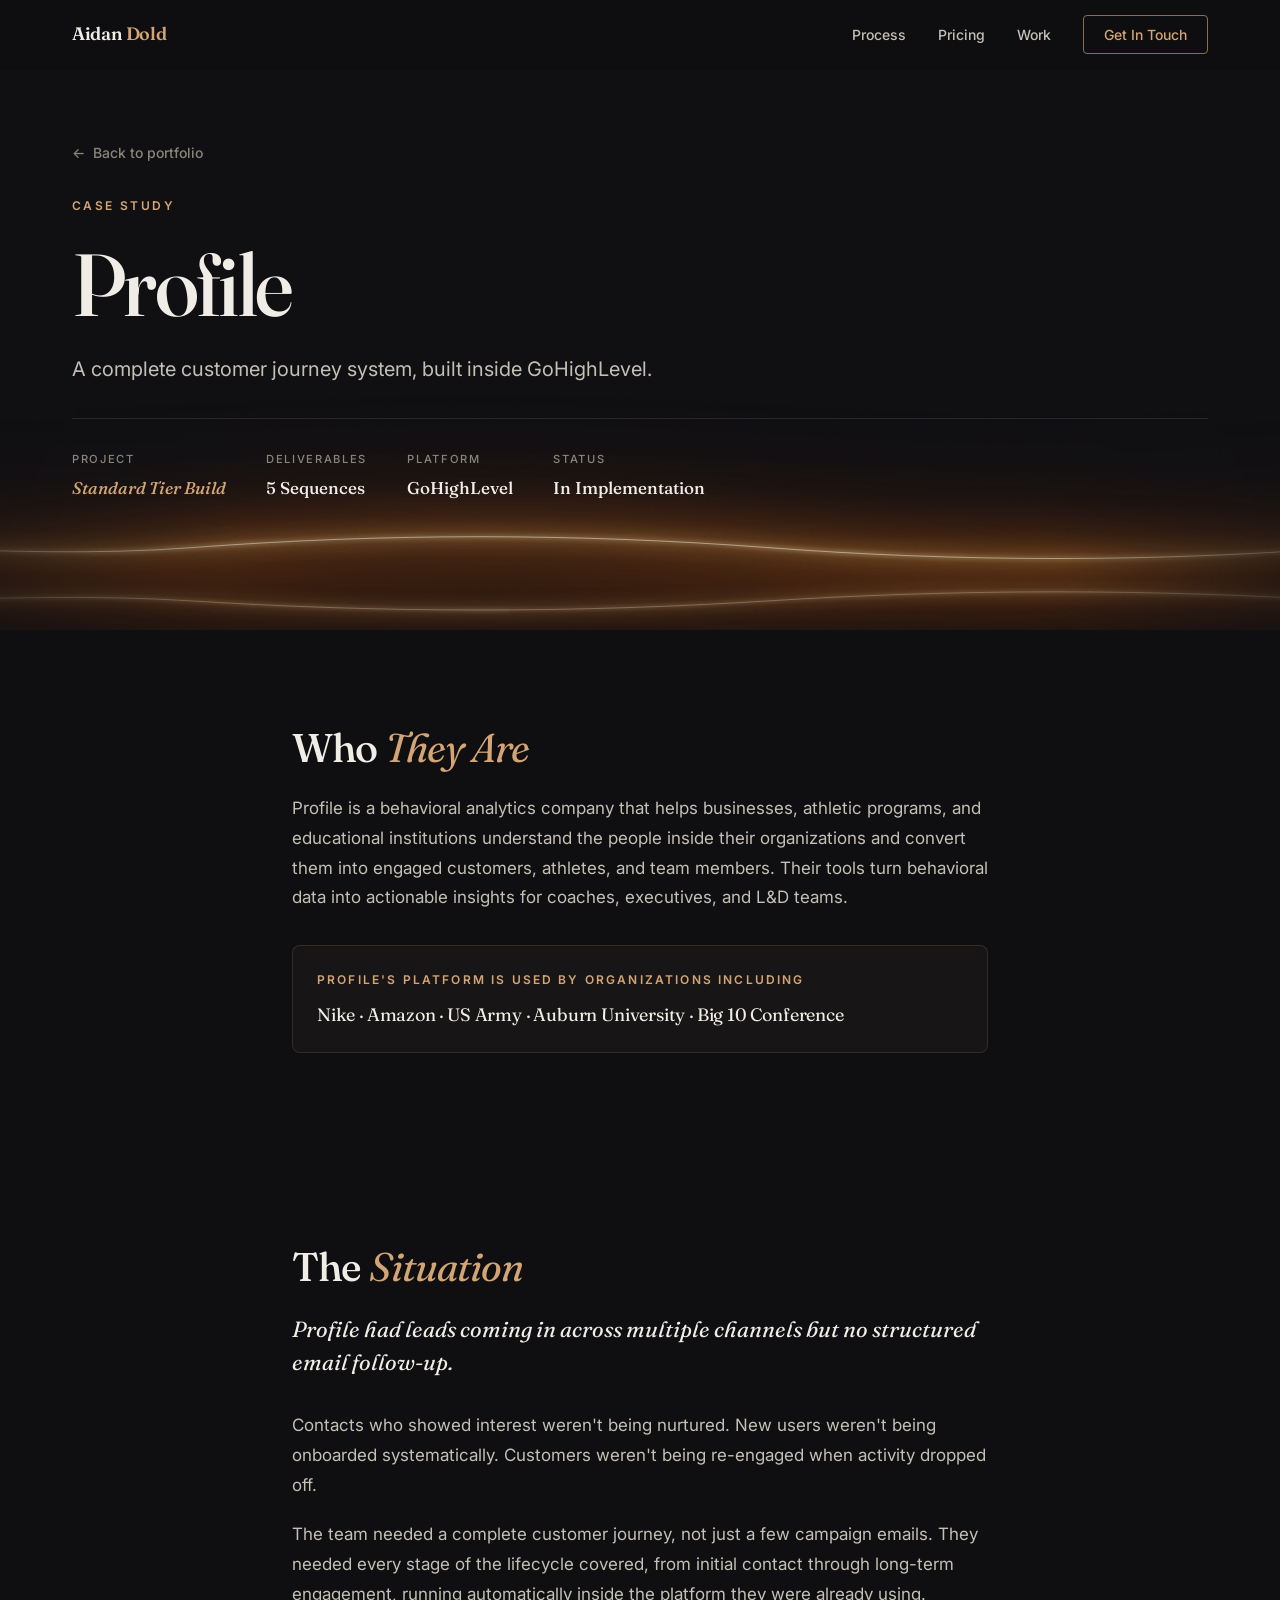
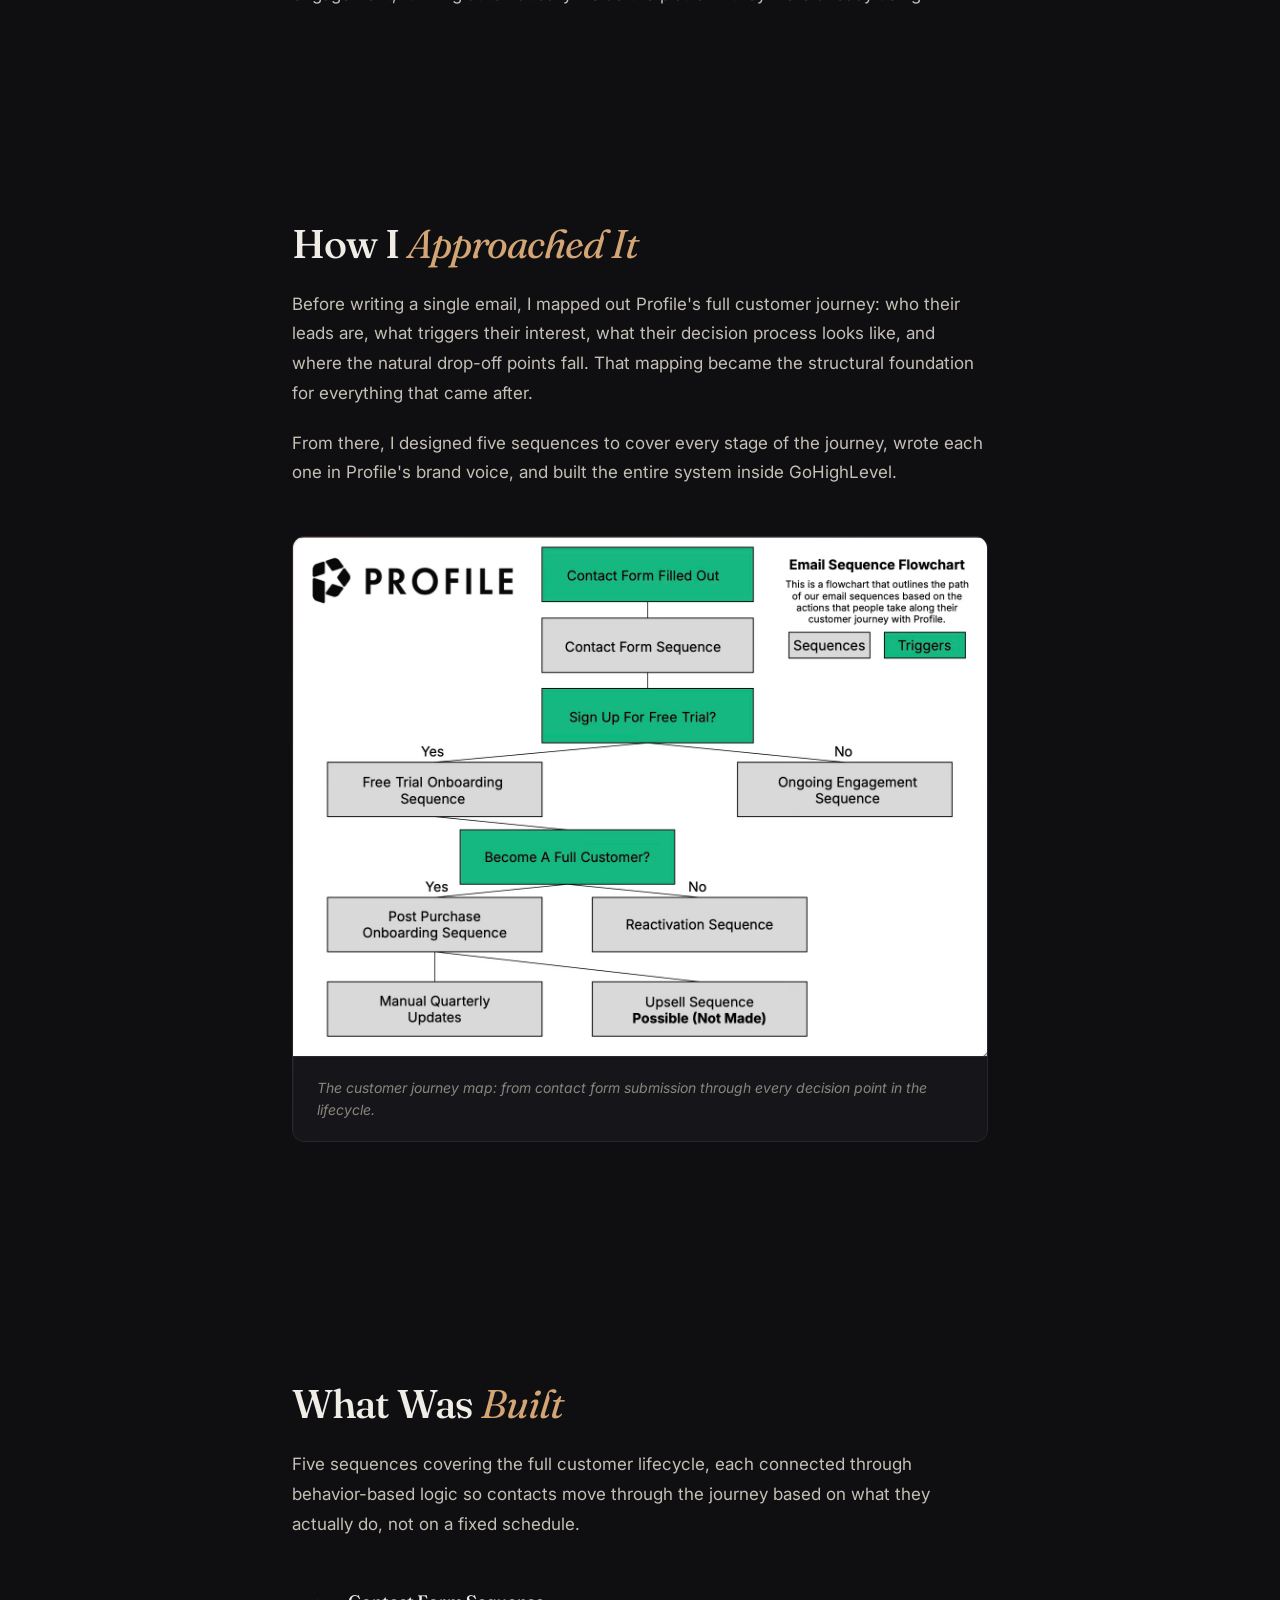
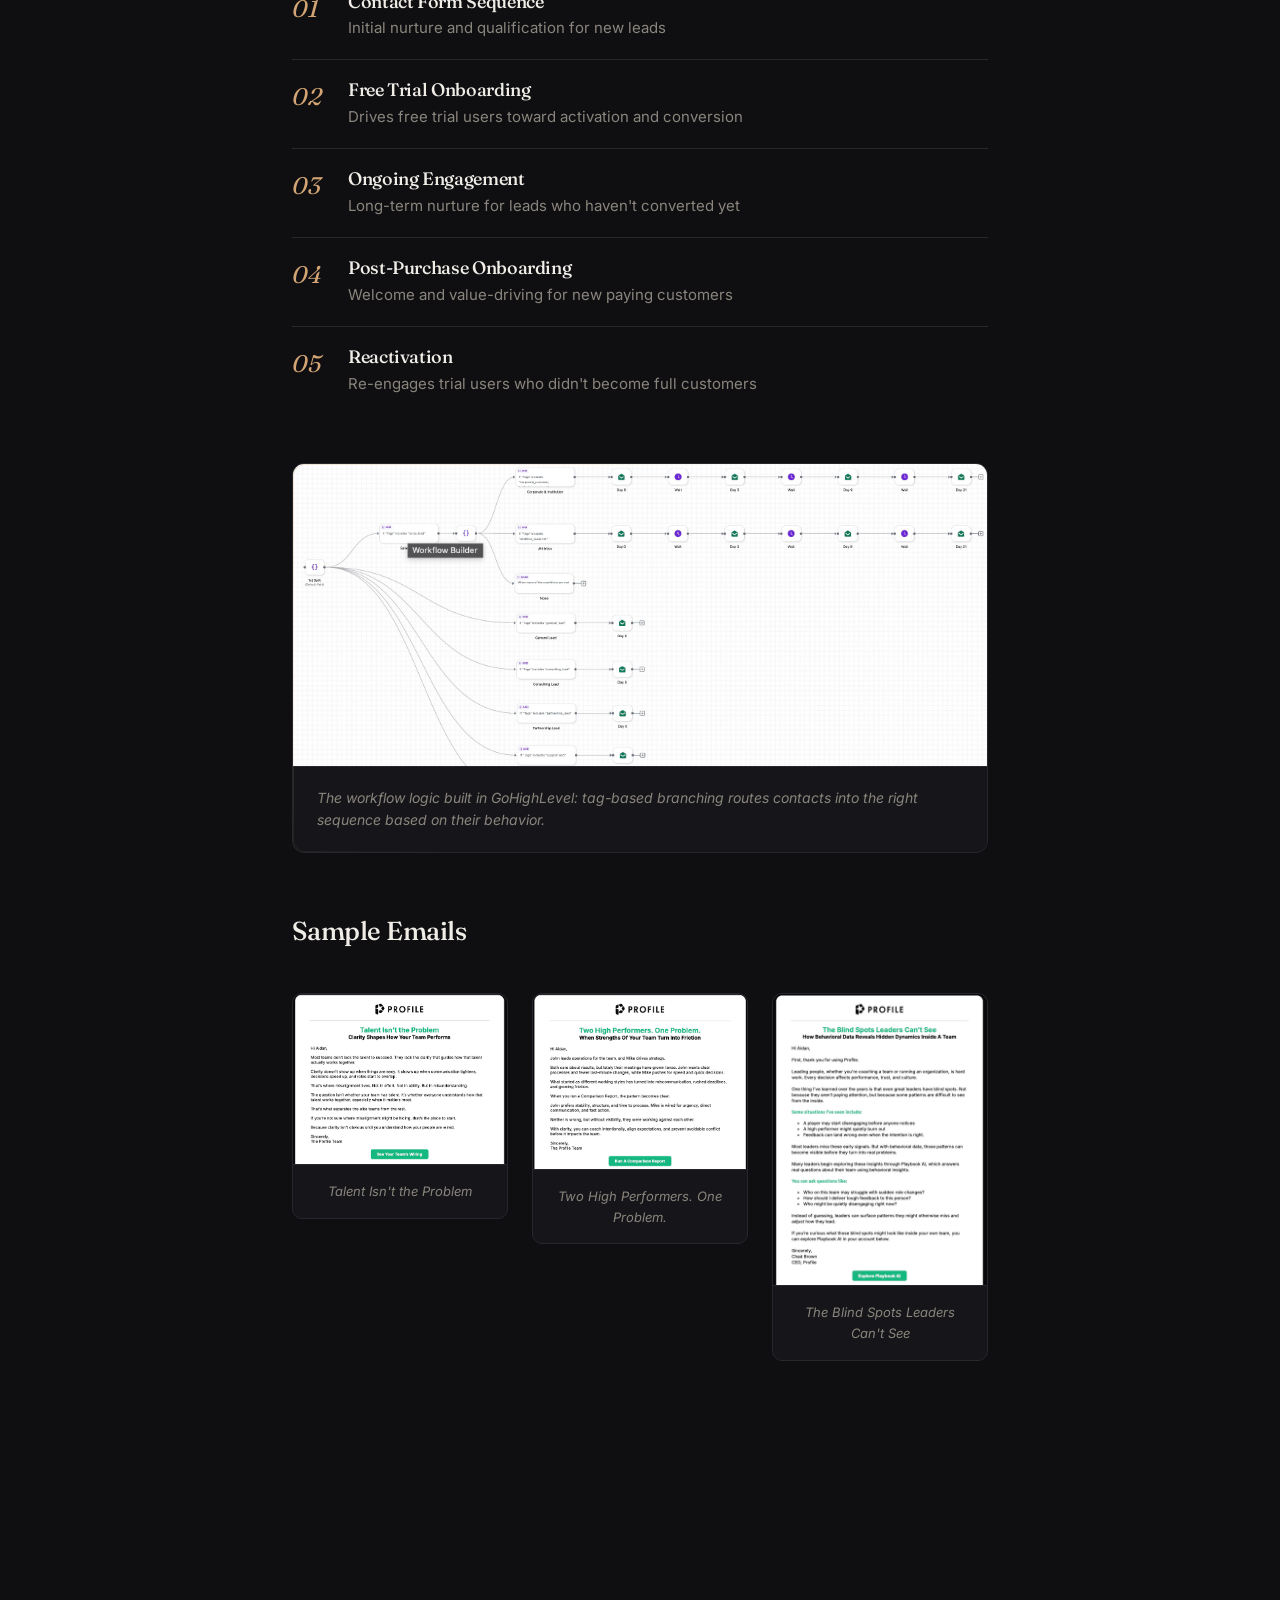
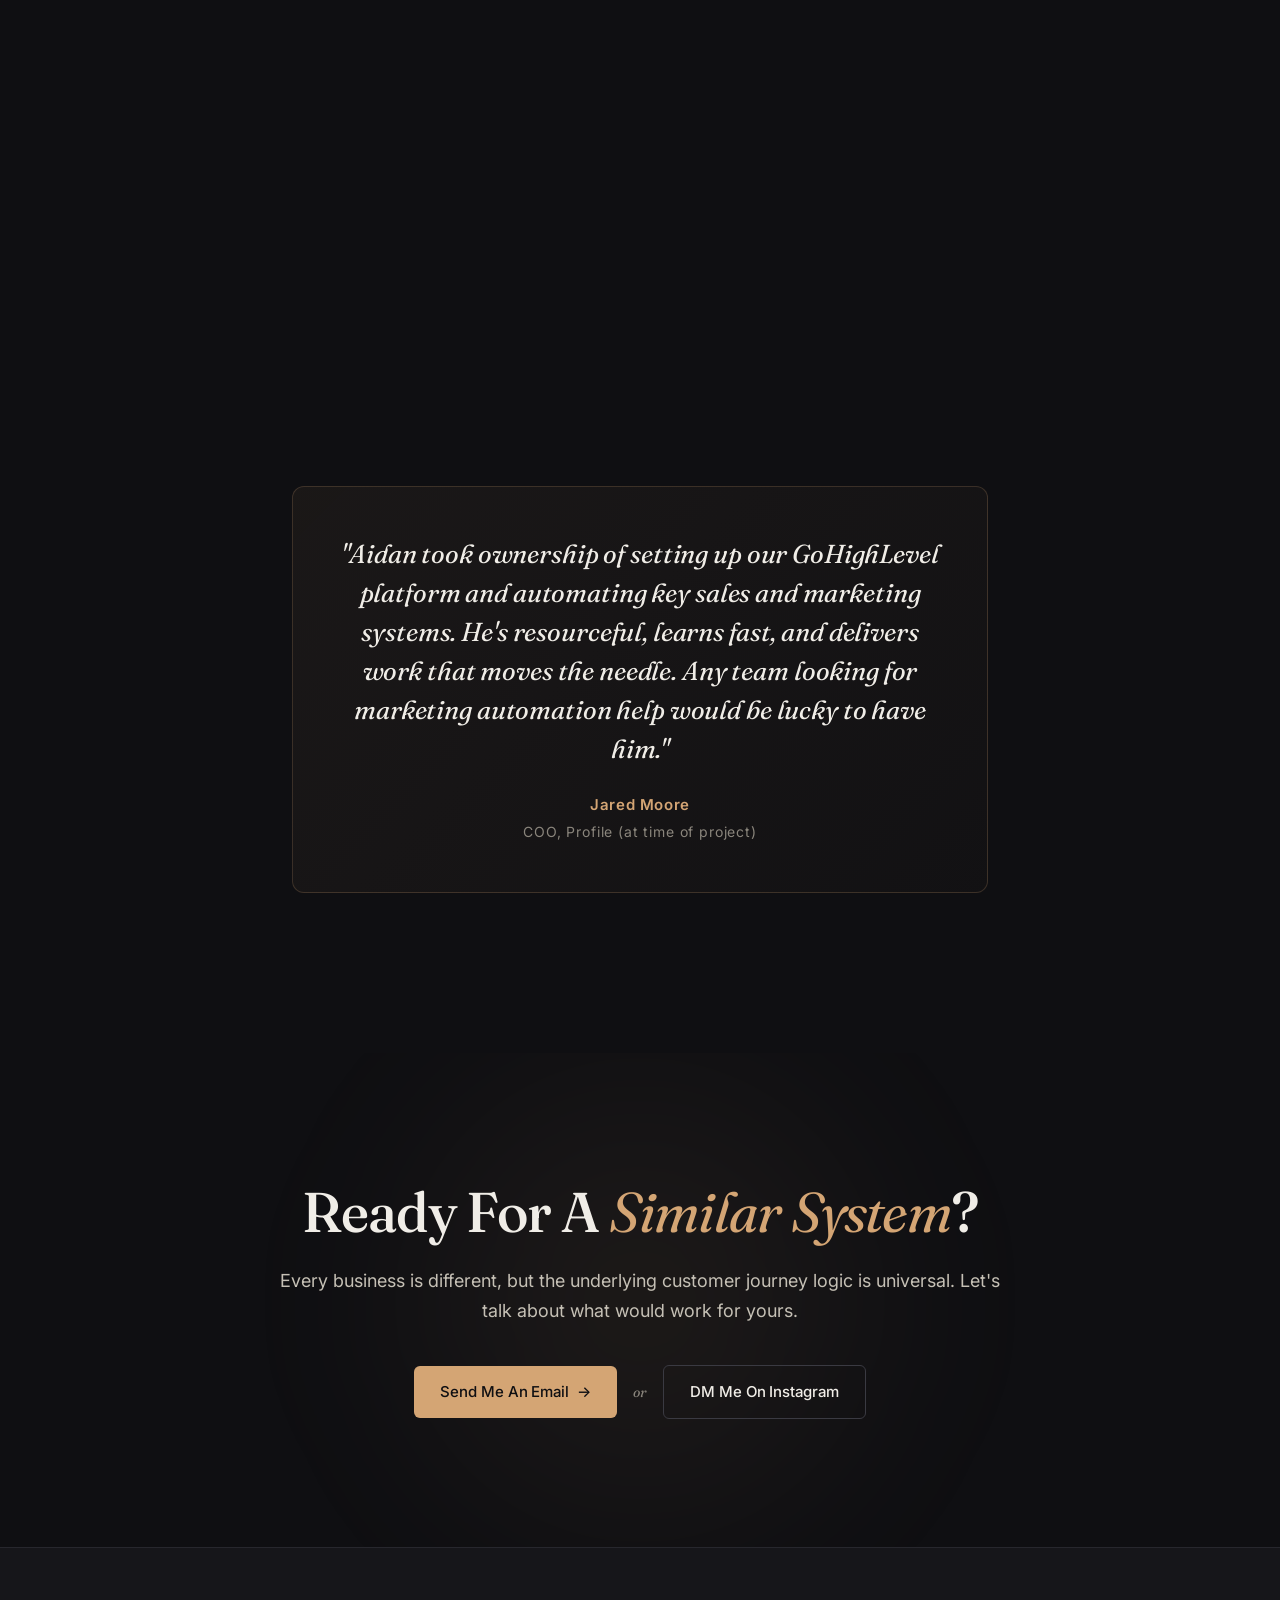
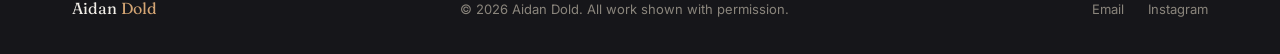
==== commit 8a894d9b: "Update profile.html" ====
--- a/case-studies/profile.html
+++ b/case-studies/profile.html
@@ -242,7 +242,7 @@
   <section class="case-section">
     <div class="container-narrow">
       <div class="case-testimonial reveal">
-        <blockquote>Aidan took ownership of setting up our GoHighLevel platform and automating key sales and marketing systems. He's resourceful, learns fast, and delivers work that moves the needle. Any team looking for marketing automation help would be lucky to have him.</blockquote>
+        <blockquote>"Aidan took ownership of setting up our GoHighLevel platform and automating key sales and marketing systems. He's resourceful, learns fast, and delivers work that moves the needle. Any team looking for marketing automation help would be lucky to have him."</blockquote>
         <cite>
           <strong>Jared Moore</strong>
           COO, Profile (at time of project)
--- a/styles.css
+++ b/styles.css
@@ -1539,7 +1539,7 @@
 }
 
 .case-testimonial::before {
-  content: '"';
+  content: '';
   position: absolute;
   top: -10px;
   left: 50%;
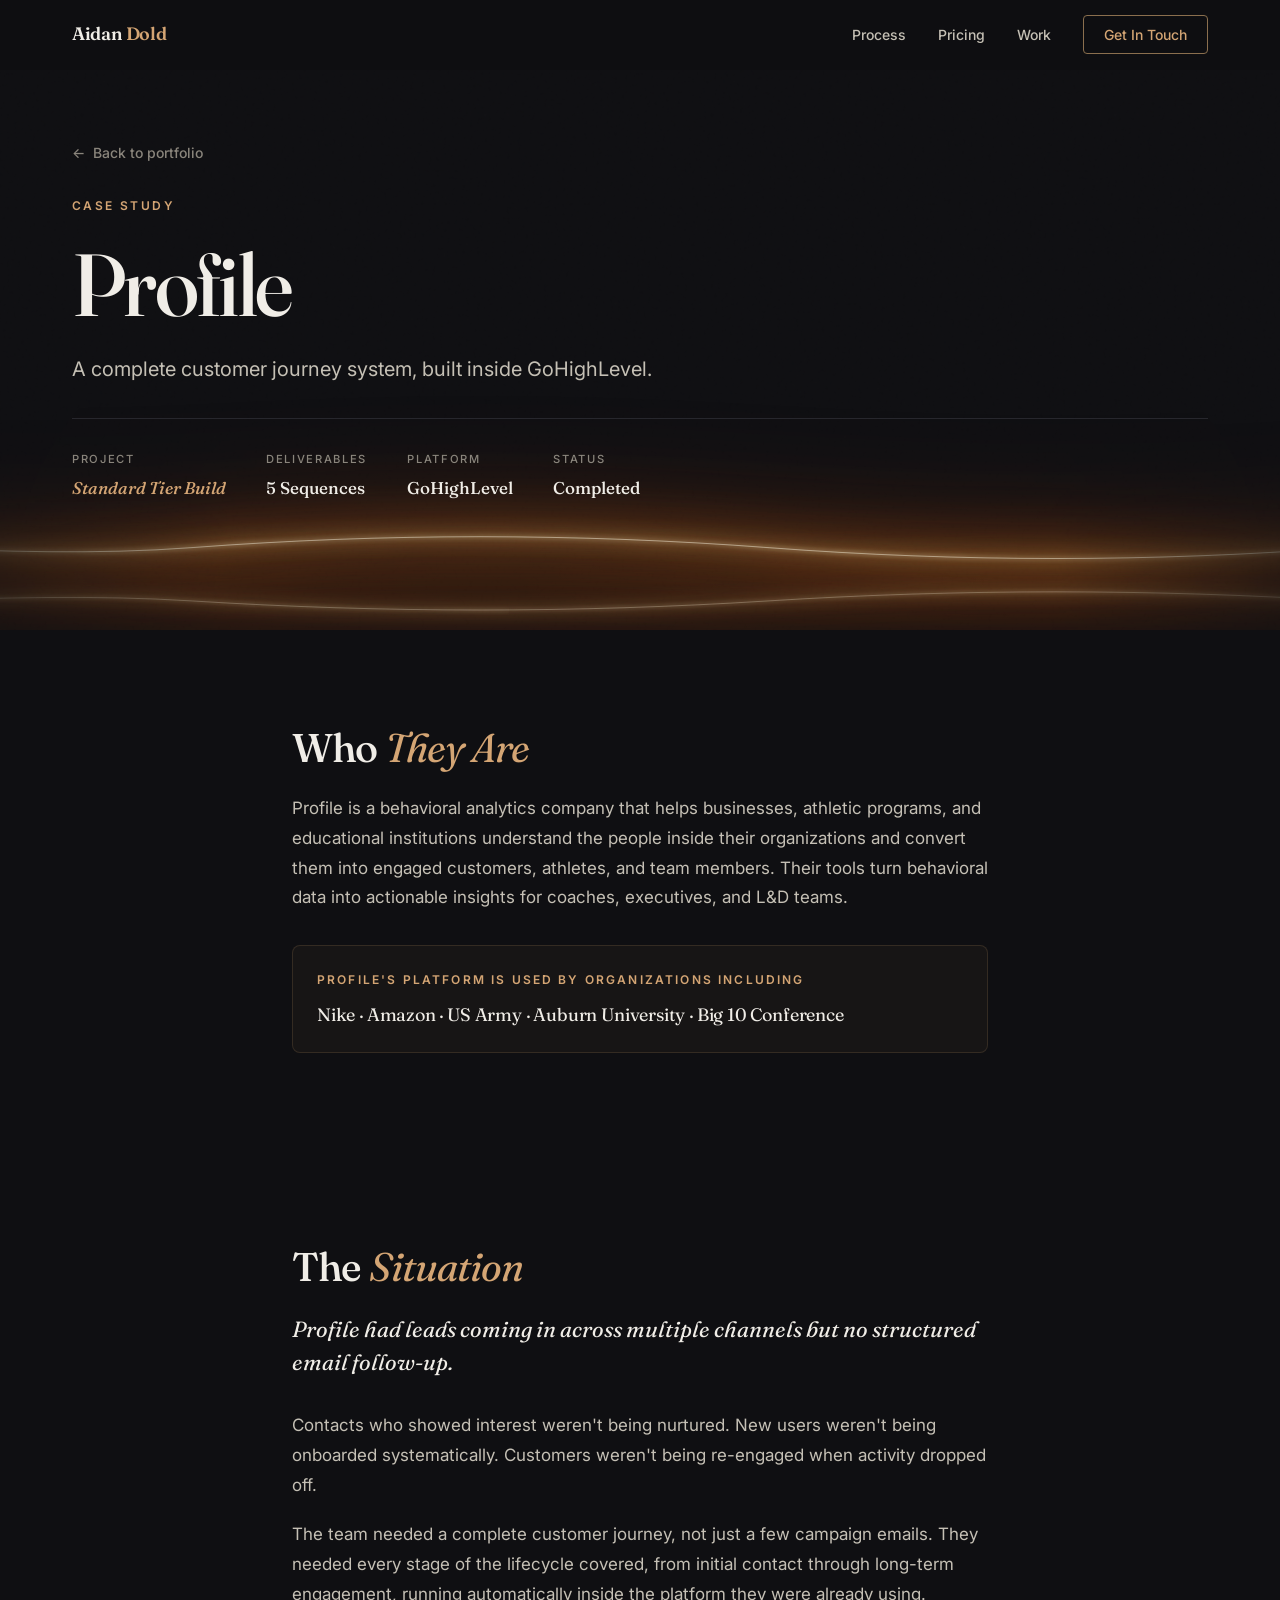
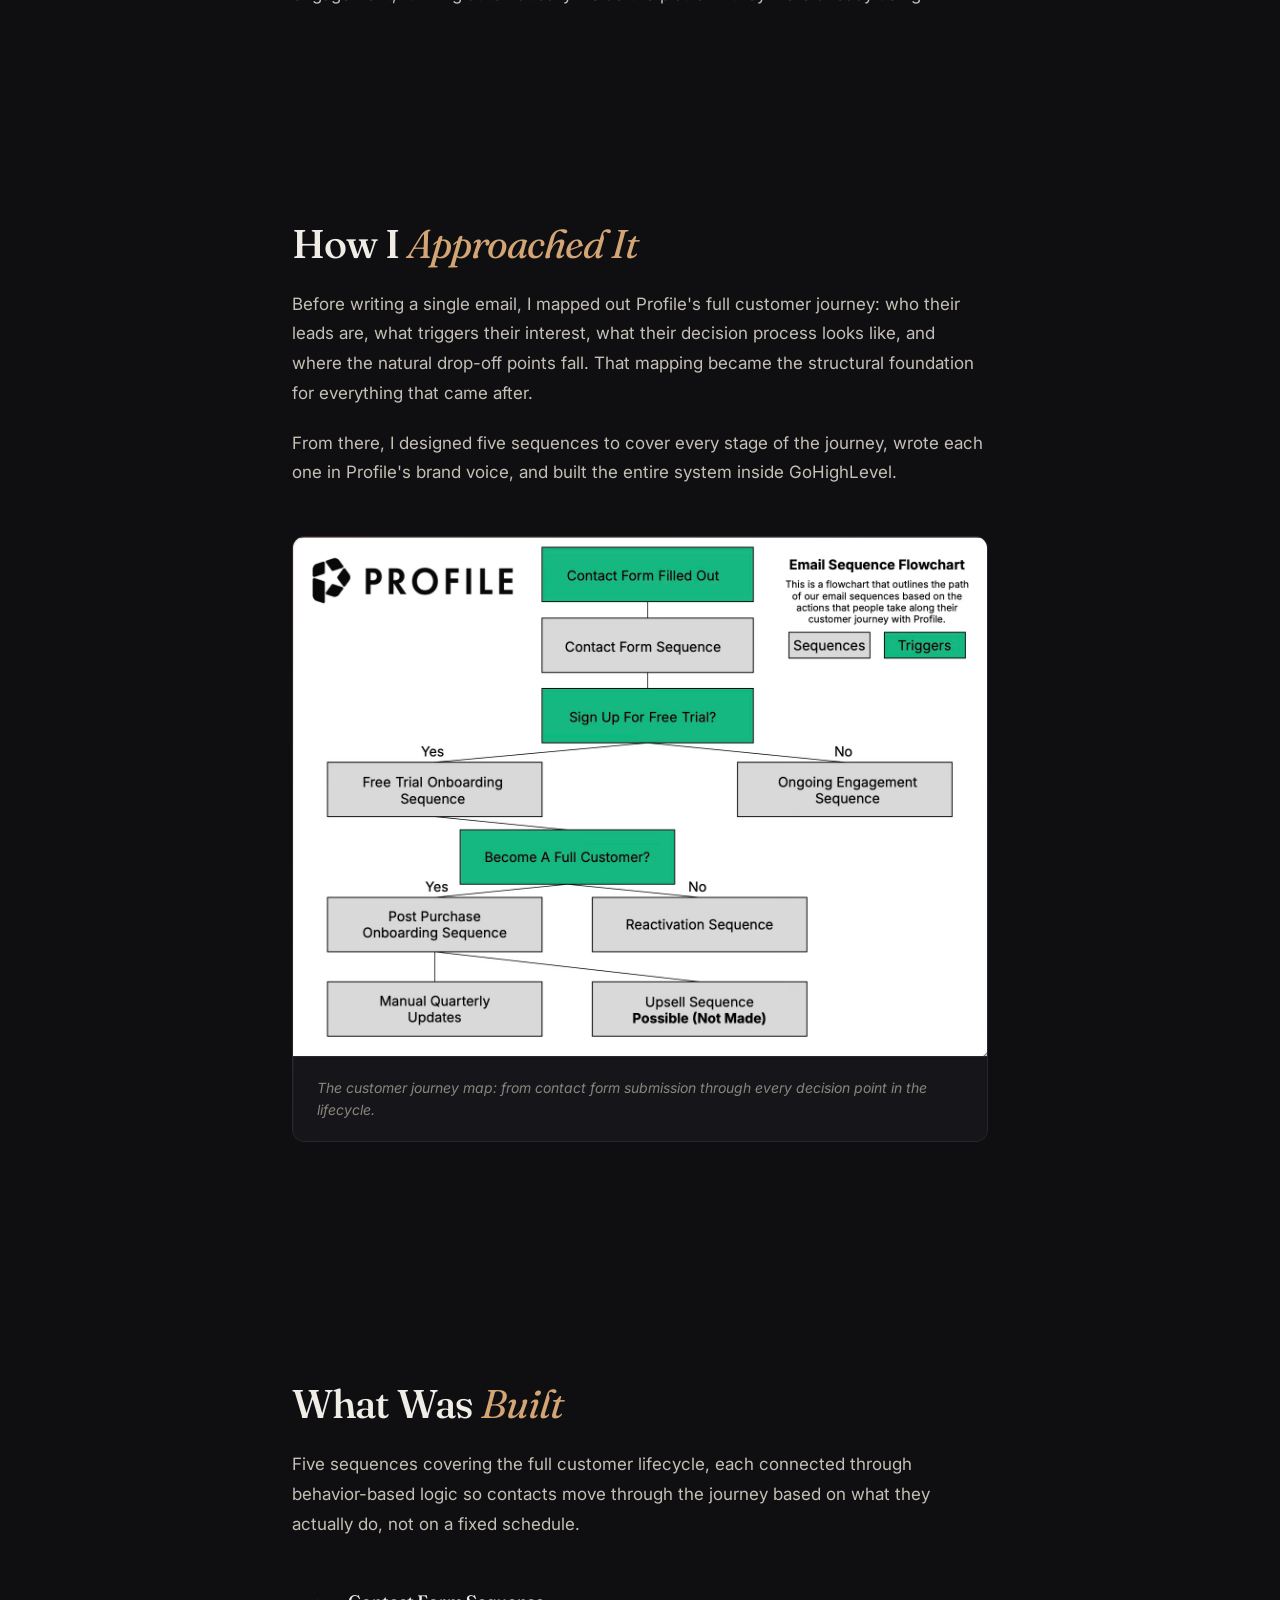
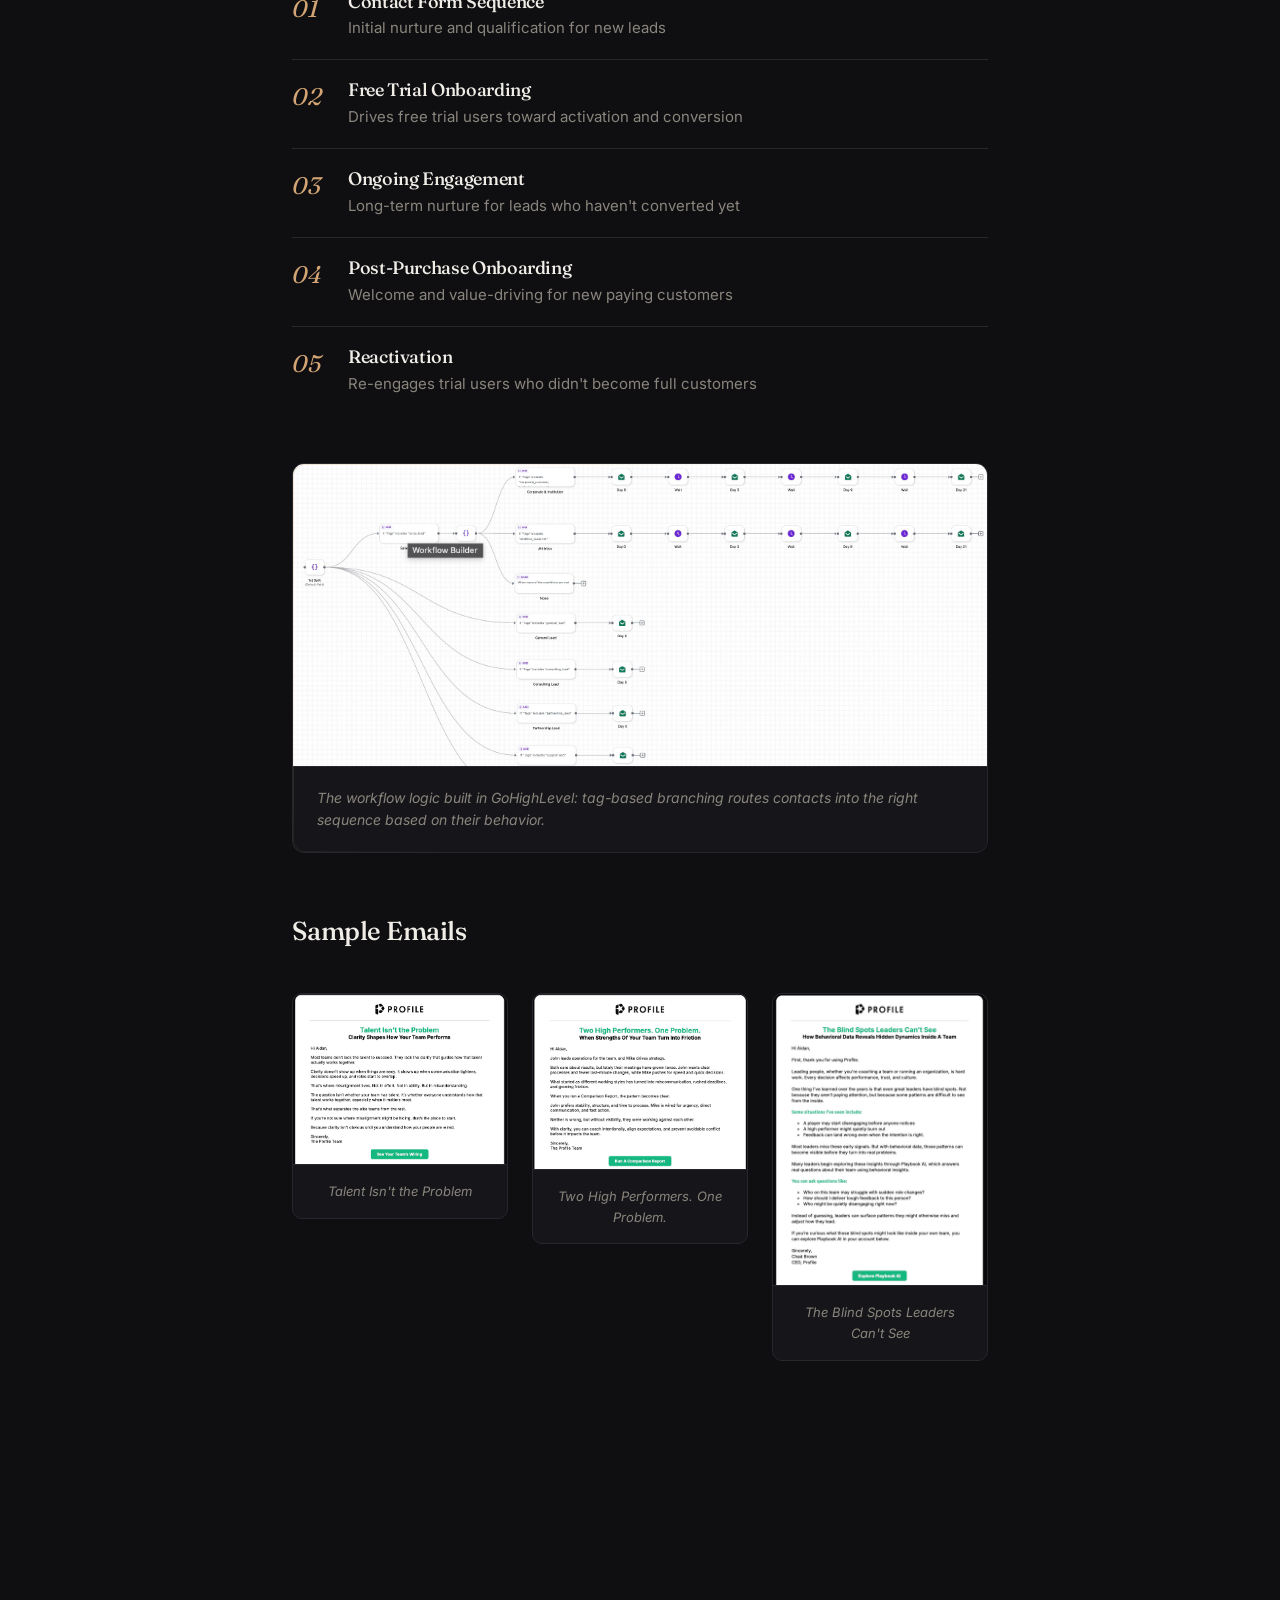
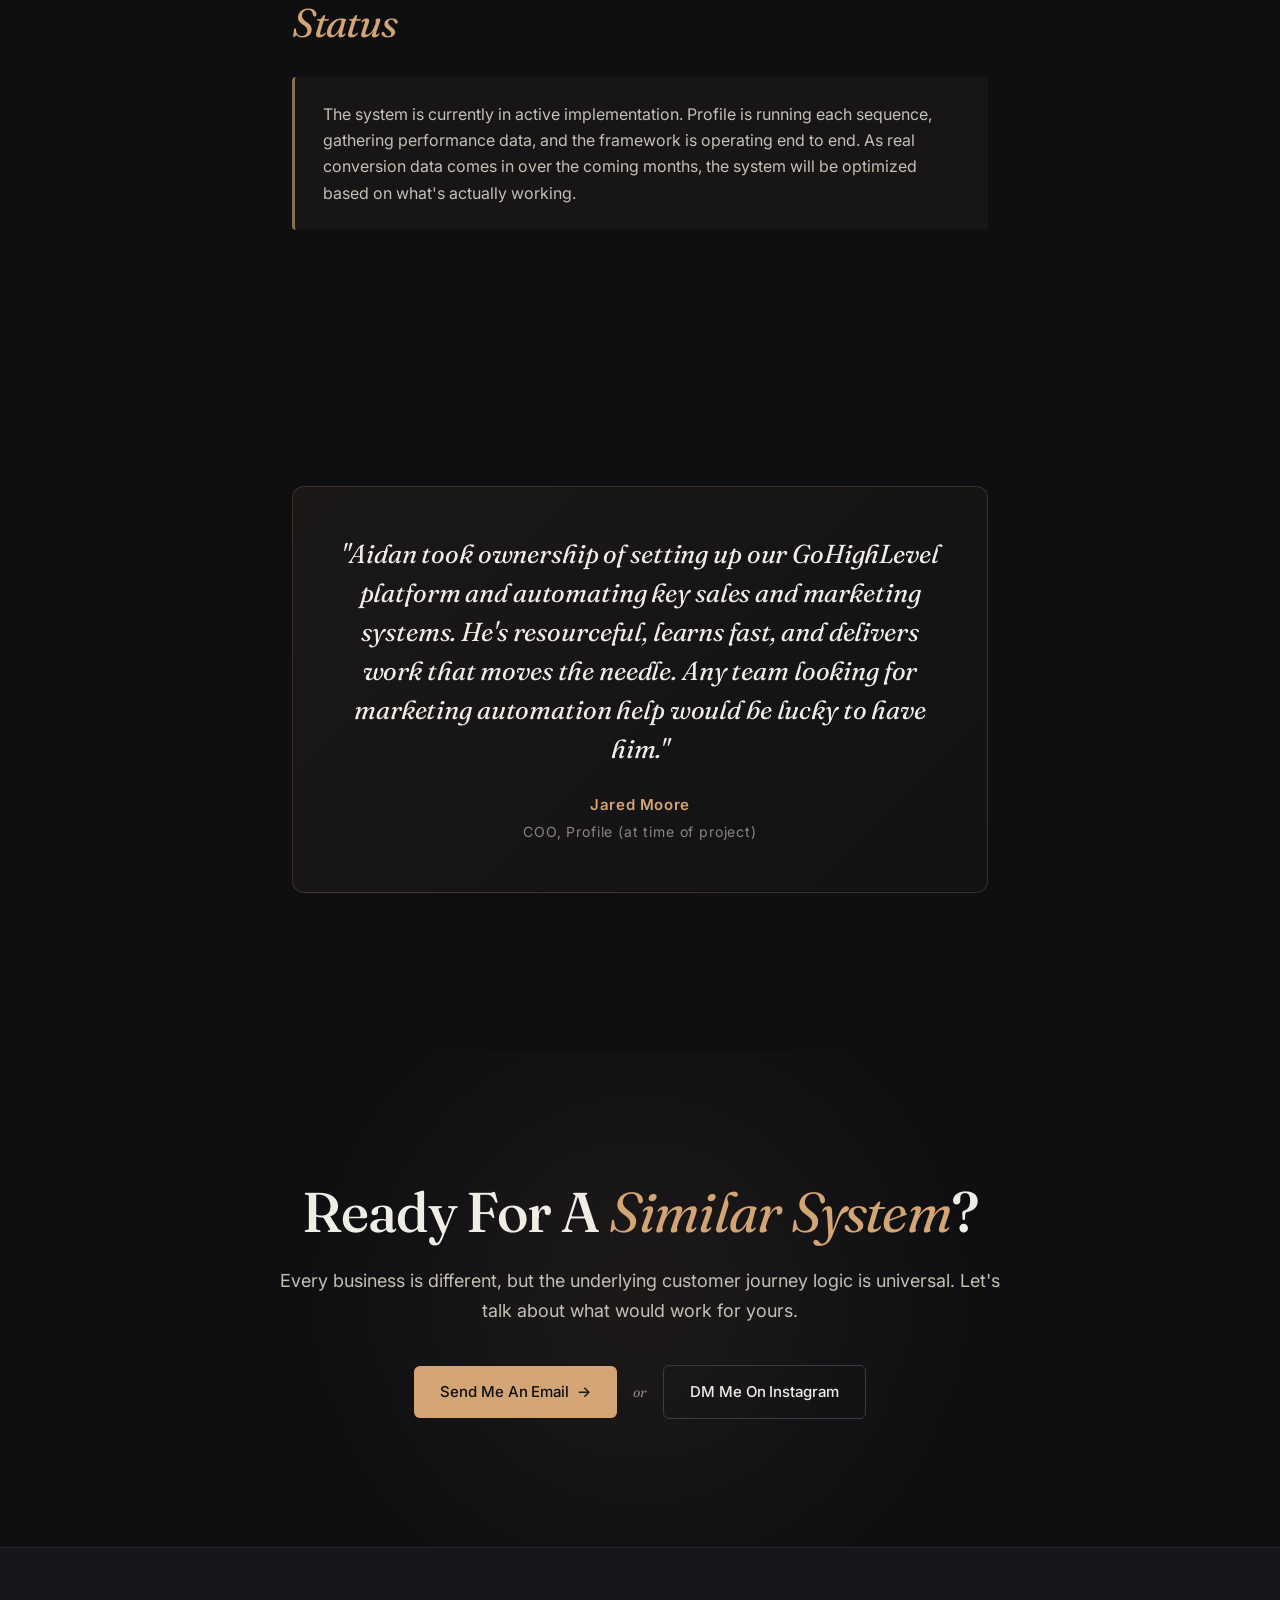
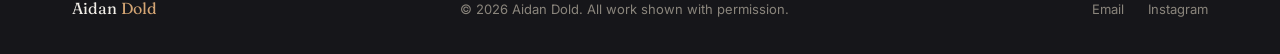
==== commit c18f639f: "Update profile.html" ====
--- a/case-studies/profile.html
+++ b/case-studies/profile.html
@@ -103,7 +103,7 @@
         </div>
         <div class="case-meta-item">
           <div class="case-meta-label">Status</div>
-          <div class="case-meta-value">In Implementation</div>
+          <div class="case-meta-value">Completed</div>
         </div>
       </div>
     </div>
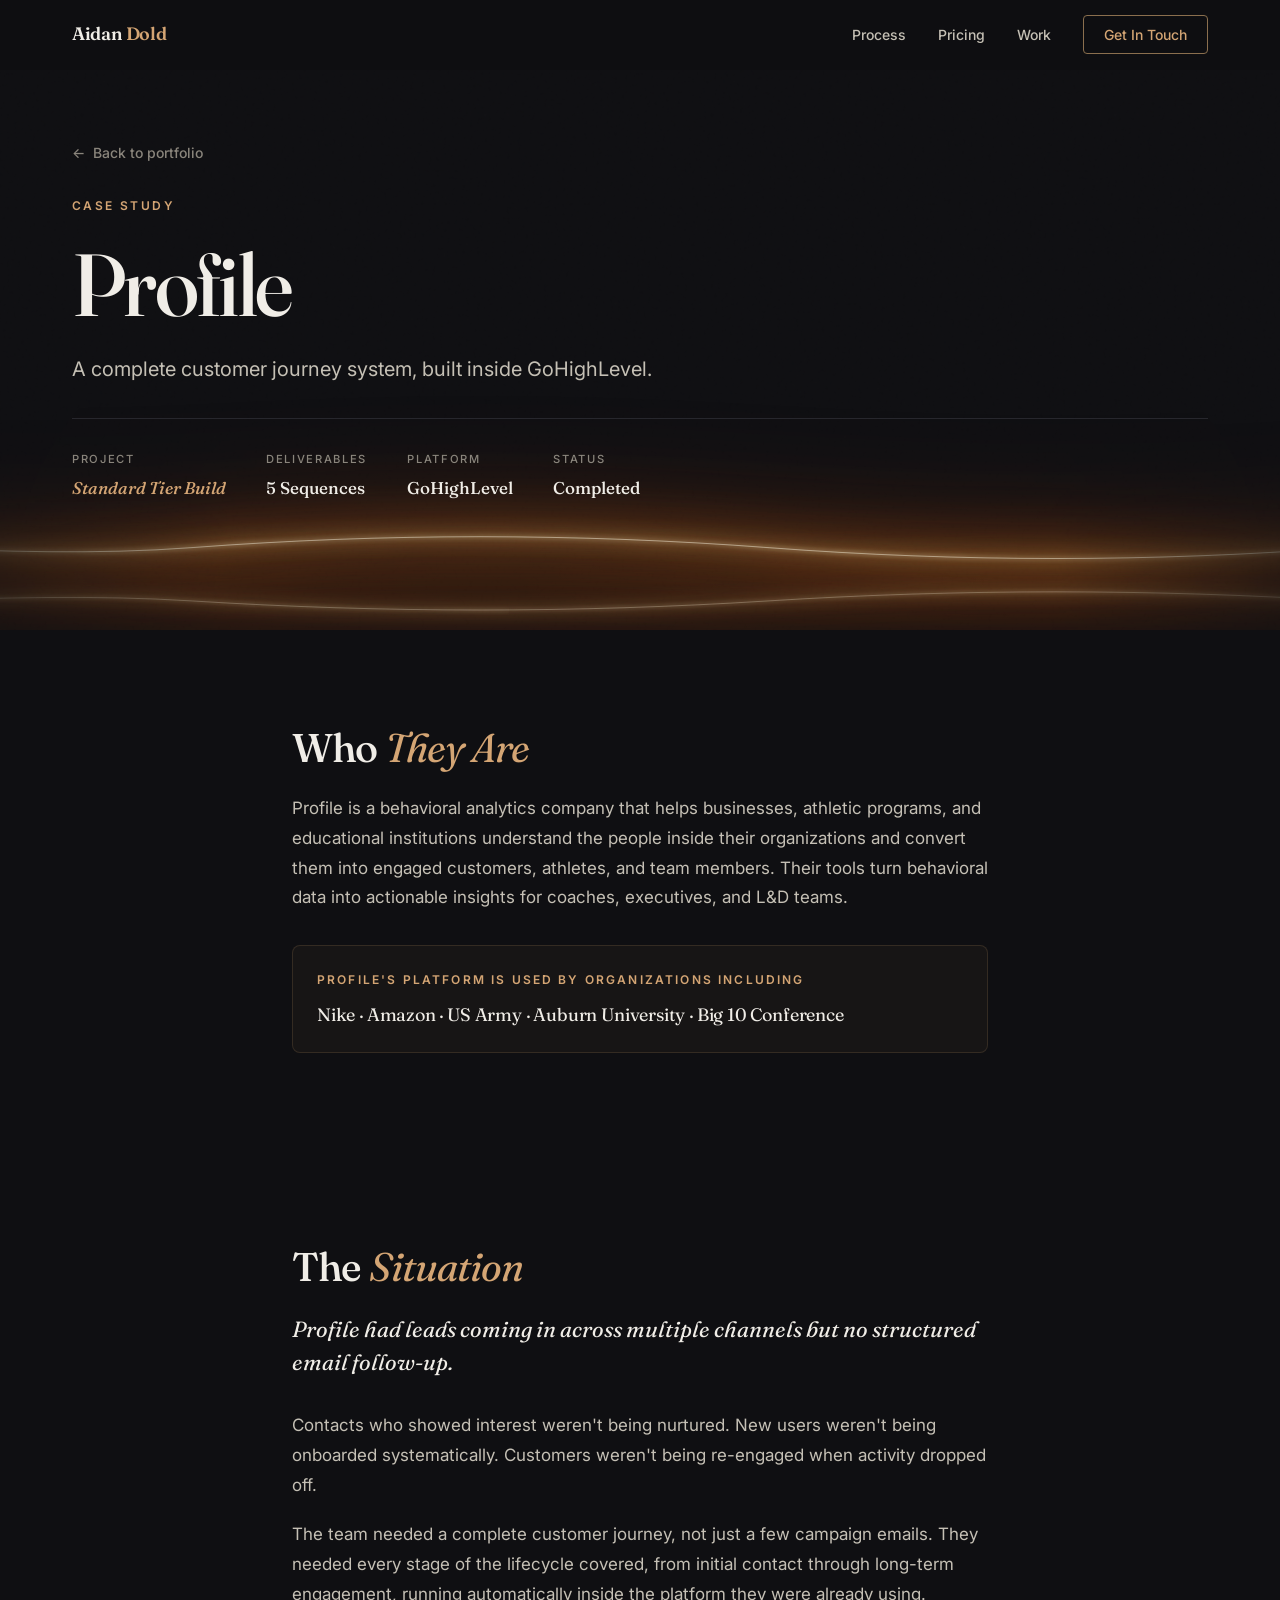
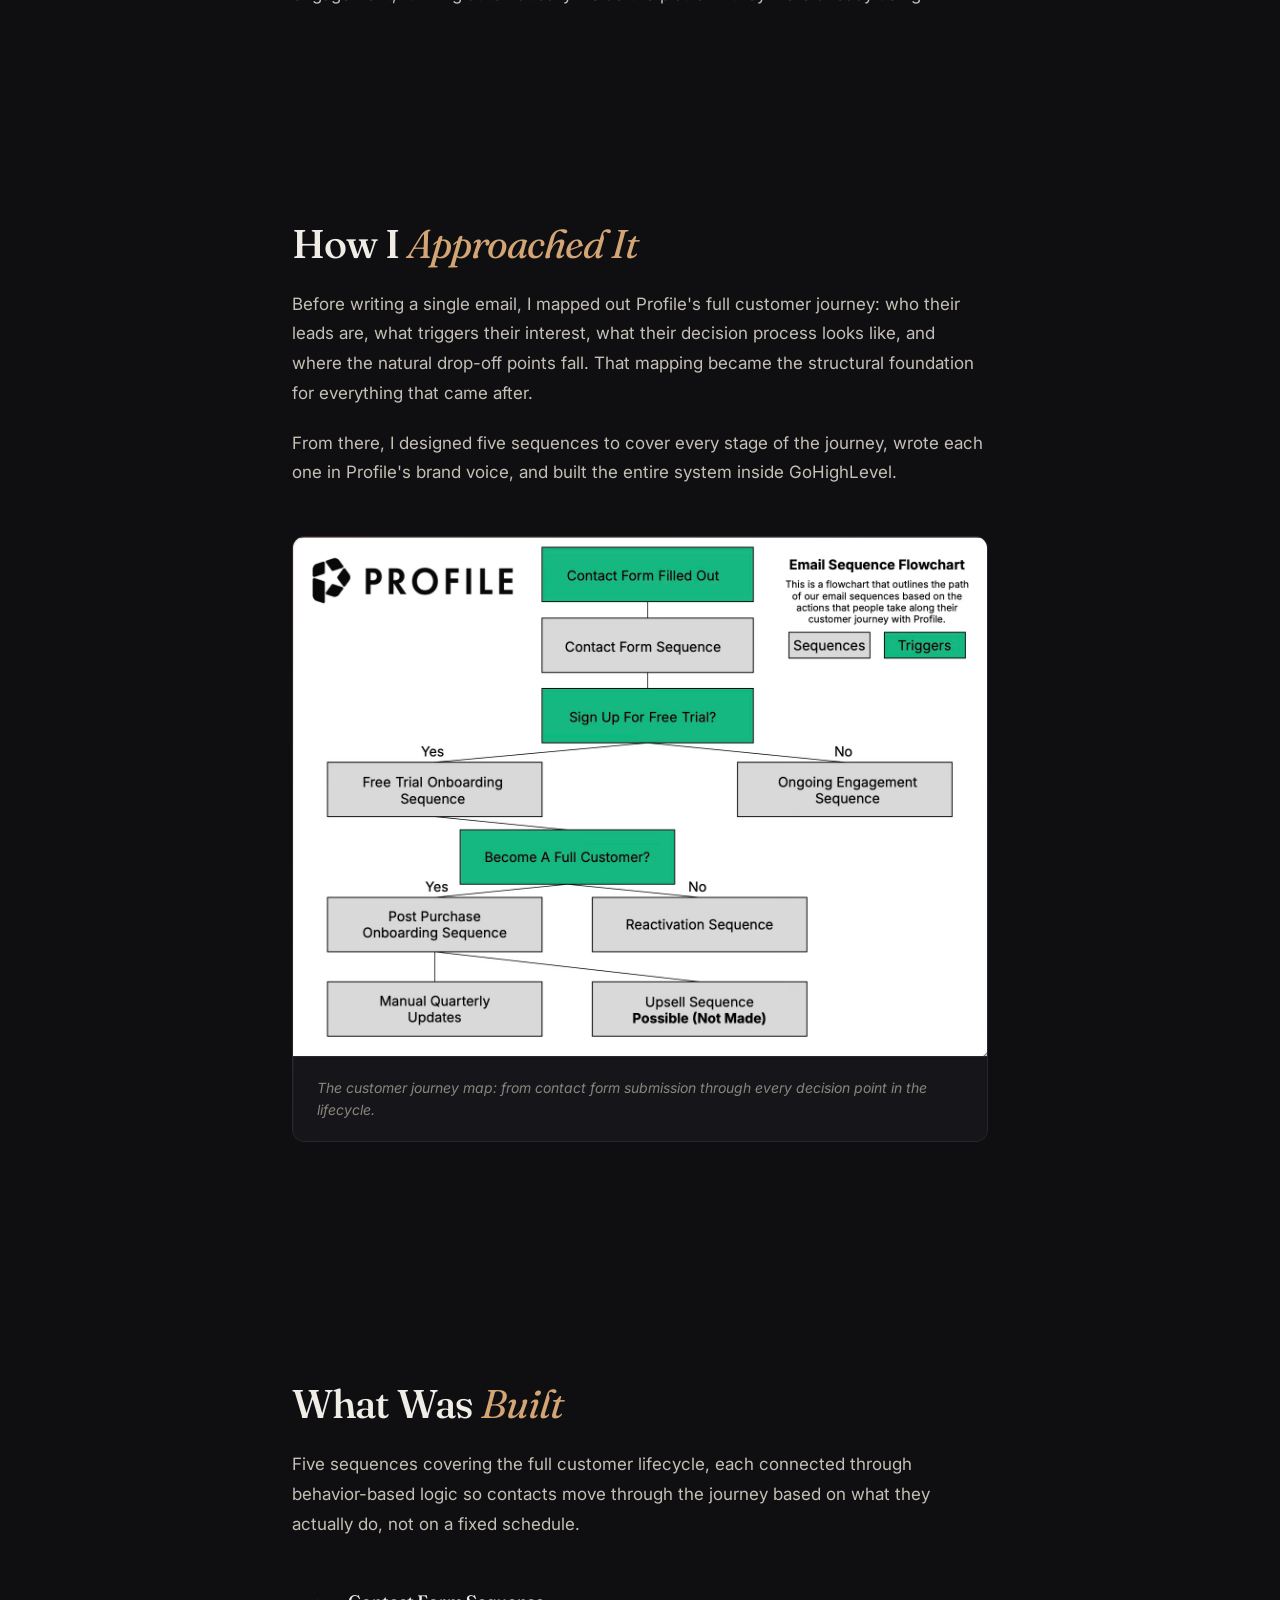
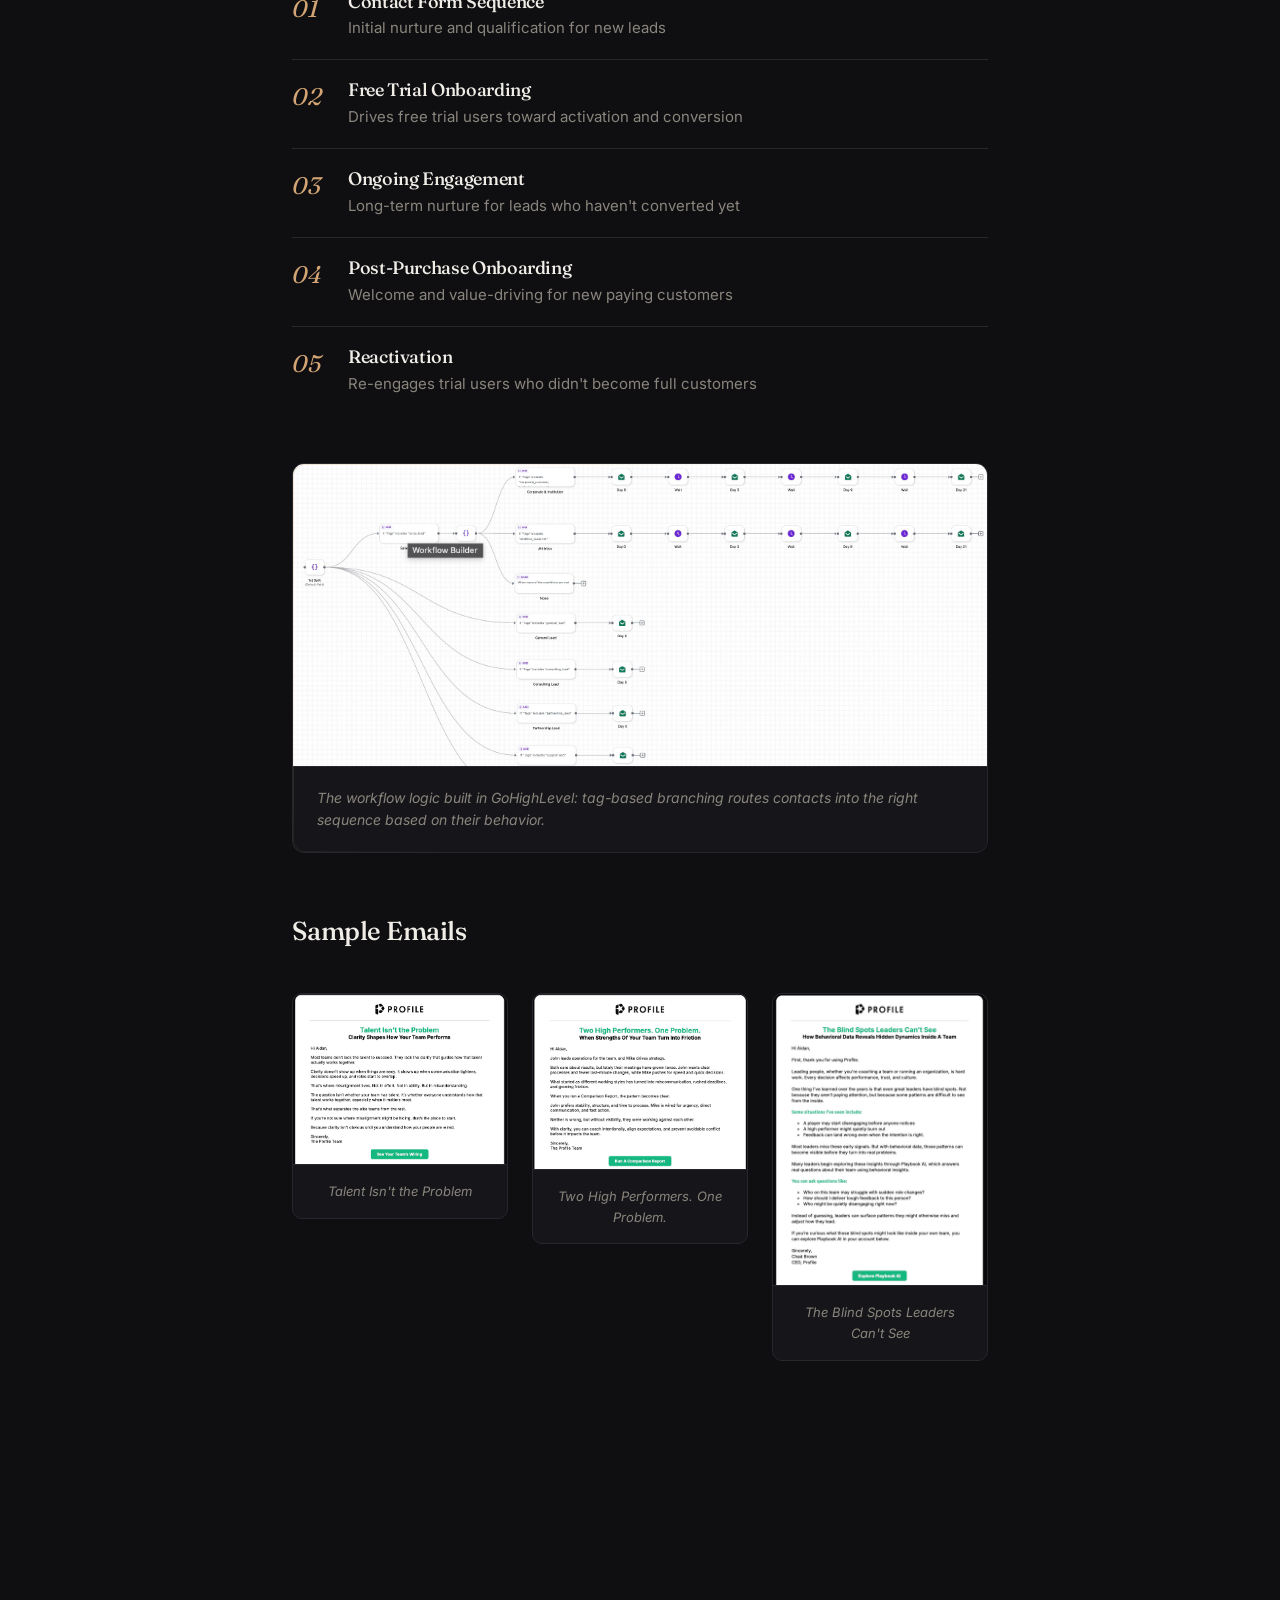
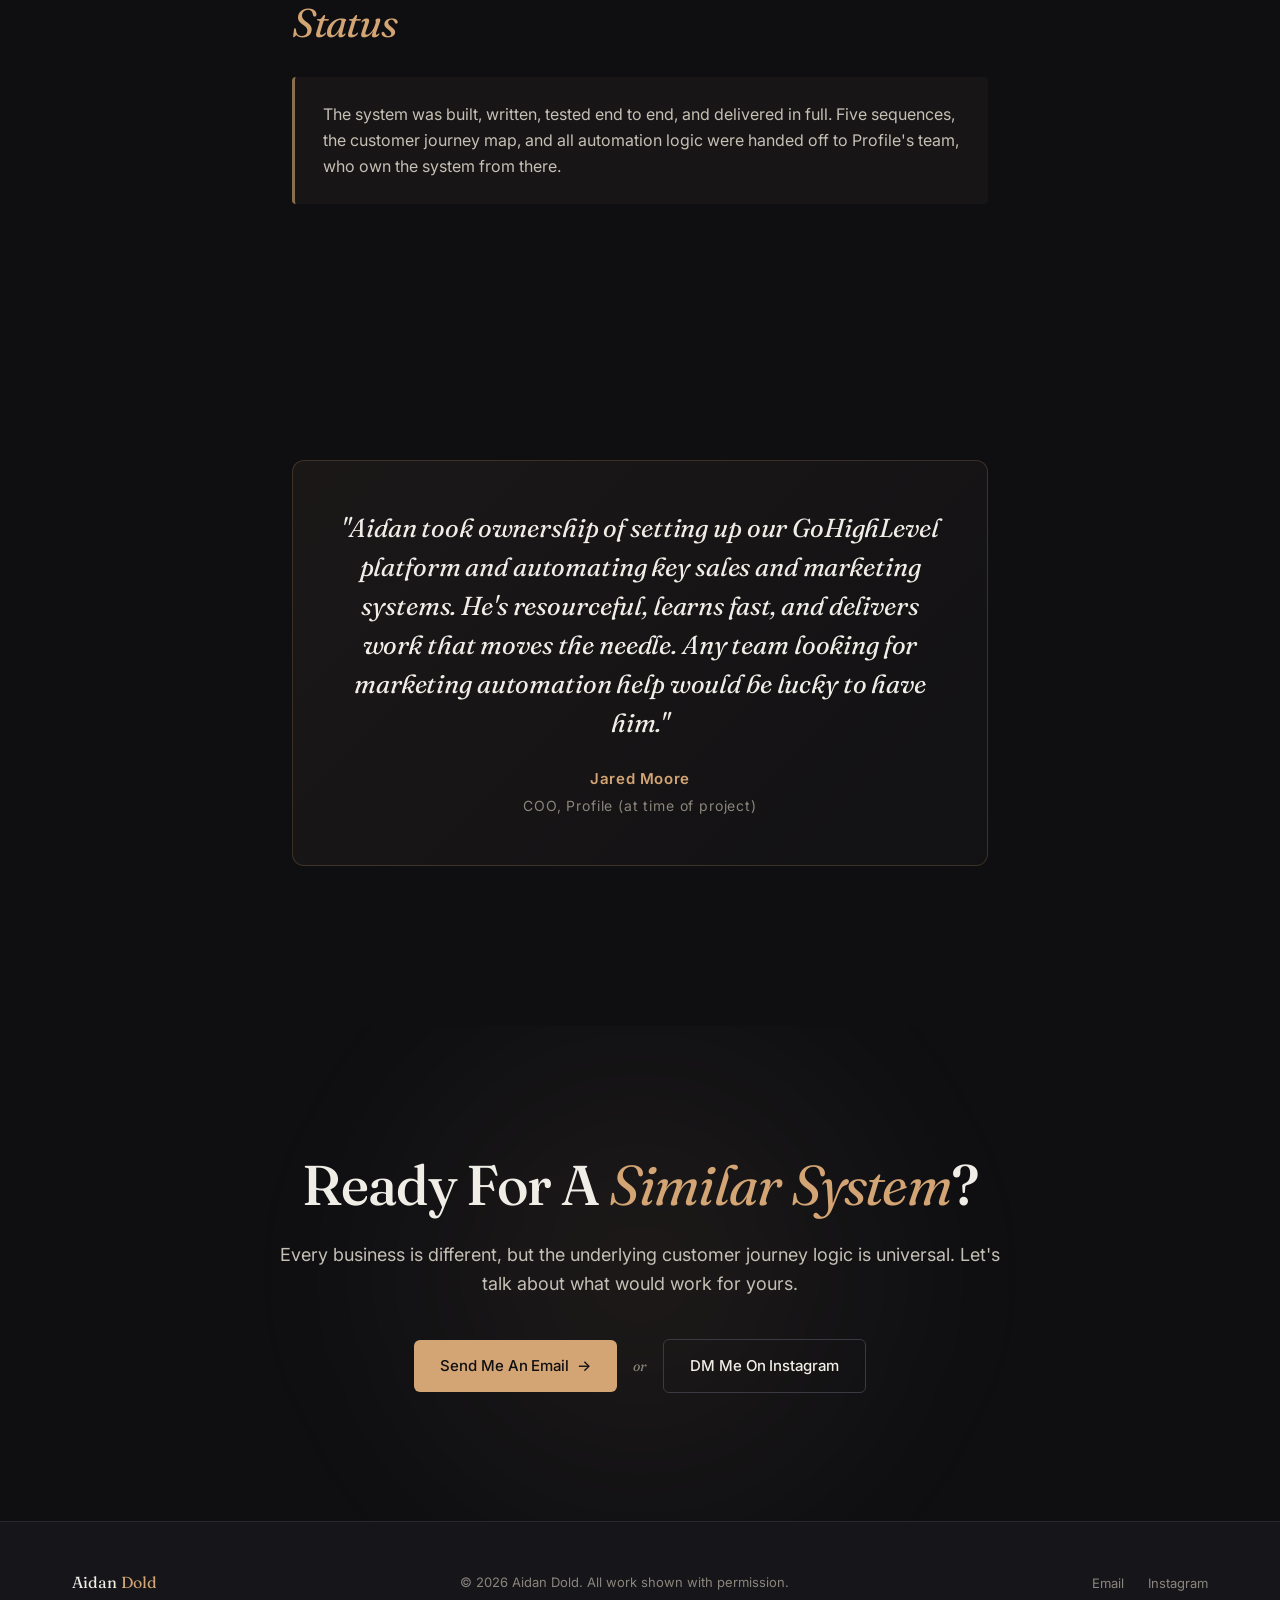
==== commit 3e7fa8f1: "Rewrite case study status to reflect completed handoff" ====
--- a/case-studies/profile.html
+++ b/case-studies/profile.html
@@ -232,7 +232,7 @@
       <div class="reveal">
         <h2><span class="italic-accent">Status</span></h2>
         <div class="case-status">
-          <p>The system is currently in active implementation. Profile is running each sequence, gathering performance data, and the framework is operating end to end. As real conversion data comes in over the coming months, the system will be optimized based on what's actually working.</p>
+          <p>The system was built, written, tested end to end, and delivered in full. Five sequences, the customer journey map, and all automation logic were handed off to Profile's team, who own the system from there.</p>
         </div>
       </div>
     </div>
